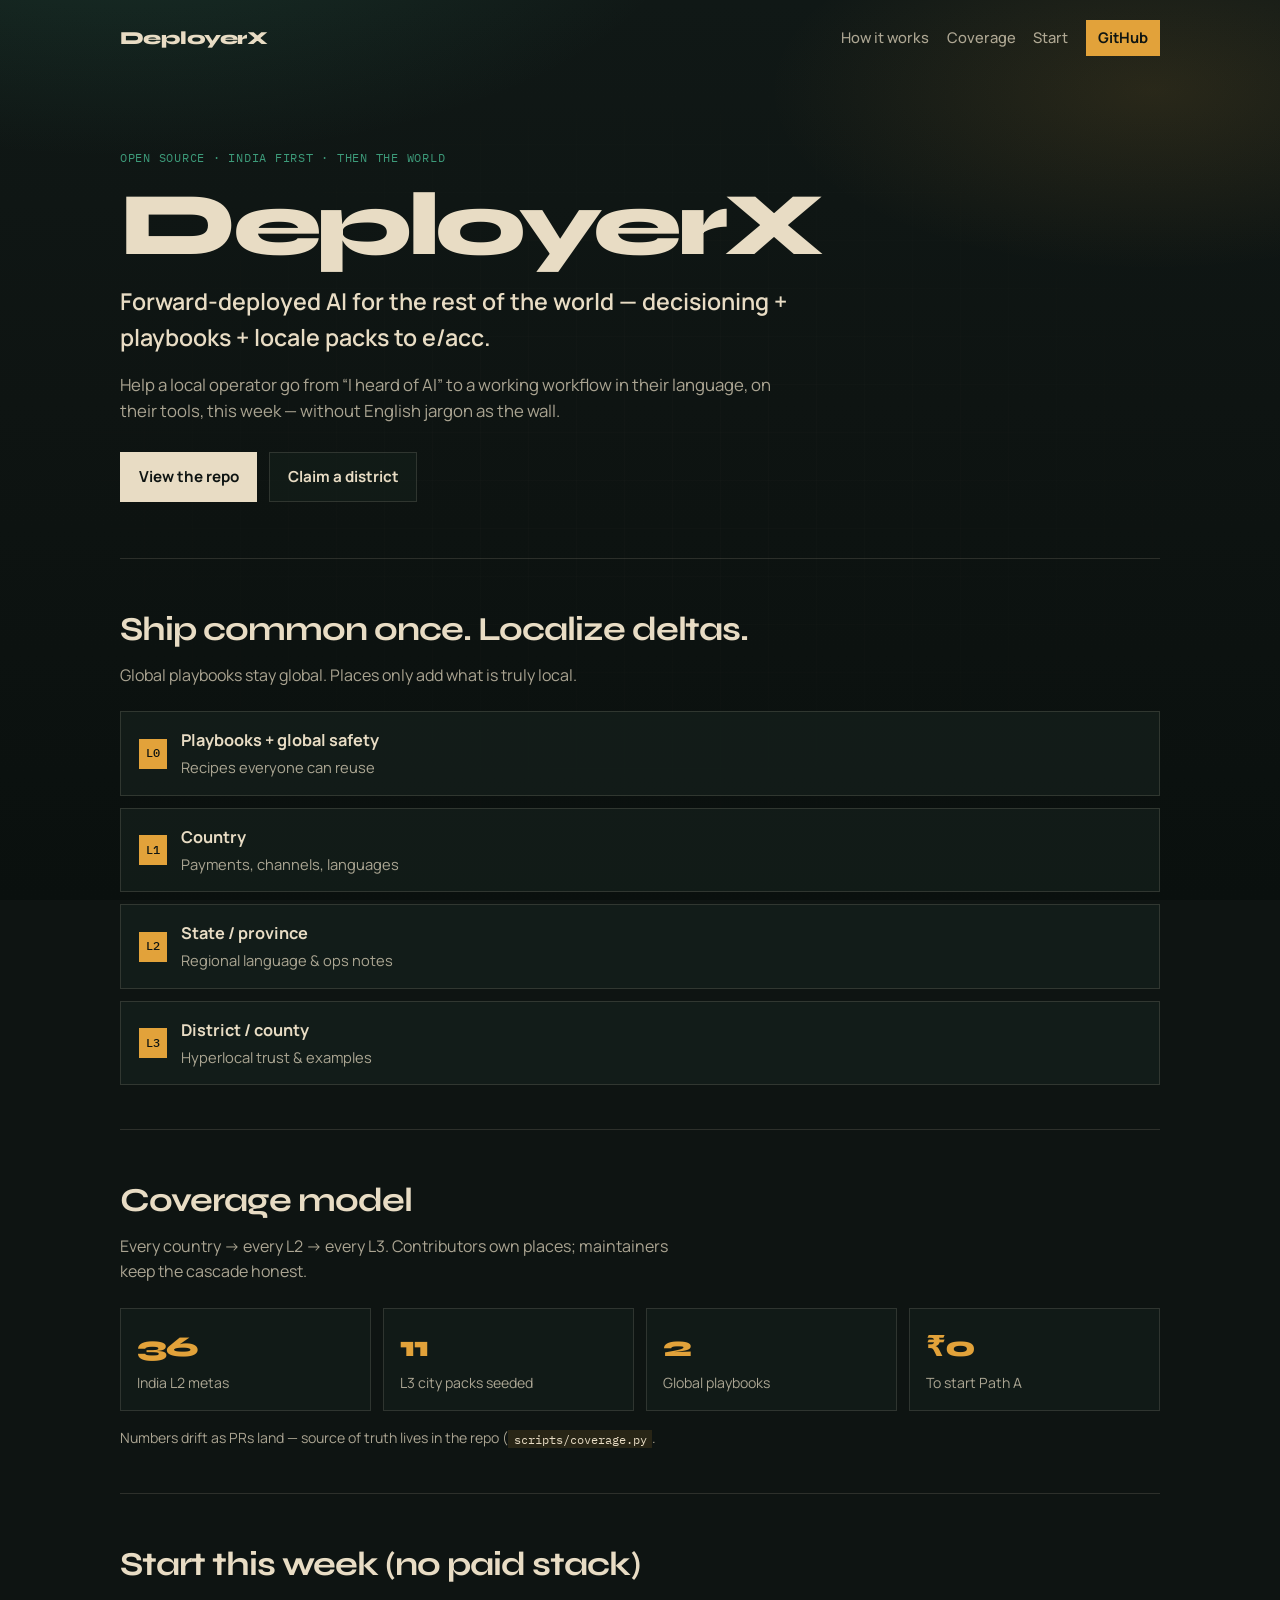
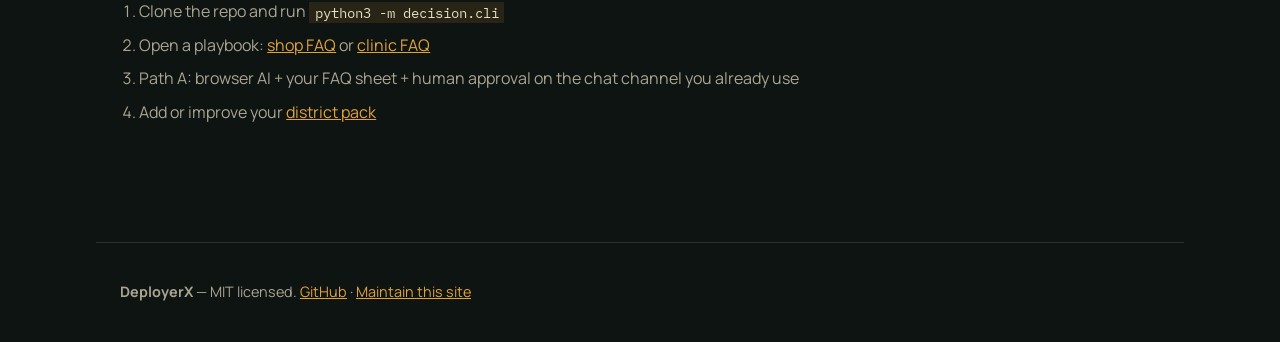
==== docs/index.html @ 89c41c8a "Add free GitHub Pages landing site under docs/. Give DeployerX a static front door and maintainer gu" ====
<!DOCTYPE html>
<html lang="en">
  <head>
    <meta charset="utf-8" />
    <meta name="viewport" content="width=device-width, initial-scale=1" />
    <title>DeployerX — Forward-deployed AI for the rest of the world</title>
    <meta
      name="description"
      content="Decisioning + playbooks + locale packs to e/acc. India first, then every country → state → district."
    />
    <link rel="preconnect" href="https://fonts.googleapis.com" />
    <link rel="preconnect" href="https://fonts.gstatic.com" crossorigin />
    <link
      href="https://fonts.googleapis.com/css2?family=IBM+Plex+Mono:wght@400;500&family=Syne:wght@600;700;800&family=Manrope:wght@400;500;600;700&display=swap"
      rel="stylesheet"
    />
    <link rel="stylesheet" href="styles.css" />
  </head>
  <body>
    <div class="atmosphere" aria-hidden="true"></div>

    <header class="top">
      <a class="brand" href="./">DeployerX</a>
      <nav>
        <a href="#how">How it works</a>
        <a href="#coverage">Coverage</a>
        <a href="#start">Start</a>
        <a
          class="nav-cta"
          href="https://github.com/Anshul9t6/DeployerX"
          rel="noopener"
          >GitHub</a
        >
      </nav>
    </header>

    <main>
      <section class="hero">
        <p class="eyebrow">Open source · India first · then the world</p>
        <h1>DeployerX</h1>
        <p class="mission">
          Forward-deployed AI for the rest of the world — decisioning + playbooks
          + locale packs to e/acc.
        </p>
        <p class="lede">
          Help a local operator go from “I heard of AI” to a working workflow in
          their language, on their tools, this week — without English jargon as
          the wall.
        </p>
        <div class="cta-row">
          <a class="btn primary" href="https://github.com/Anshul9t6/DeployerX"
            >View the repo</a
          >
          <a
            class="btn ghost"
            href="https://github.com/Anshul9t6/DeployerX/blob/main/CONTRIBUTING.md"
            >Claim a district</a
          >
        </div>
      </section>

      <section id="how" class="band">
        <h2>Ship common once. Localize deltas.</h2>
        <p class="section-lede">
          Global playbooks stay global. Places only add what is truly local.
        </p>
        <ol class="cascade">
          <li>
            <span class="tag">L0</span>
            <strong>Playbooks + global safety</strong>
            <span>Recipes everyone can reuse</span>
          </li>
          <li>
            <span class="tag">L1</span>
            <strong>Country</strong>
            <span>Payments, channels, languages</span>
          </li>
          <li>
            <span class="tag">L2</span>
            <strong>State / province</strong>
            <span>Regional language &amp; ops notes</span>
          </li>
          <li>
            <span class="tag">L3</span>
            <strong>District / county</strong>
            <span>Hyperlocal trust &amp; examples</span>
          </li>
        </ol>
      </section>

      <section id="coverage" class="band">
        <h2>Coverage model</h2>
        <p class="section-lede">
          Every country → every L2 → every L3. Contributors own places; maintainers
          keep the cascade honest.
        </p>
        <div class="stat-line" role="list">
          <div role="listitem">
            <span class="num">36</span>
            <span class="label">India L2 metas</span>
          </div>
          <div role="listitem">
            <span class="num">11</span>
            <span class="label">L3 city packs seeded</span>
          </div>
          <div role="listitem">
            <span class="num">2</span>
            <span class="label">Global playbooks</span>
          </div>
          <div role="listitem">
            <span class="num">₹0</span>
            <span class="label">To start Path A</span>
          </div>
        </div>
        <p class="fine">
          Numbers drift as PRs land — source of truth lives in the repo
          (<code>scripts/coverage.py</code>.
        </p>
      </section>

      <section id="start" class="band">
        <h2>Start this week (no paid stack)</h2>
        <ol class="steps">
          <li>Clone the repo and run <code>python3 -m decision.cli</code></li>
          <li>
            Open a playbook:
            <a
              href="https://github.com/Anshul9t6/DeployerX/tree/main/playbooks/whatsapp-shop-faq"
              >shop FAQ</a
            >
            or
            <a
              href="https://github.com/Anshul9t6/DeployerX/tree/main/playbooks/clinic-whatsapp-faq"
              >clinic FAQ</a
            >
          </li>
          <li>
            Path A: browser AI + your FAQ sheet + human approval on the chat
            channel you already use
          </li>
          <li>
            Add or improve your
            <a
              href="https://github.com/Anshul9t6/DeployerX/tree/main/locale-packs/in"
              >district pack</a
            >
          </li>
        </ol>
      </section>
    </main>

    <footer>
      <p>
        <strong>DeployerX</strong> — MIT licensed.
        <a href="https://github.com/Anshul9t6/DeployerX">GitHub</a>
        ·
        <a href="./maintain.html">Maintain this site</a>
      </p>
    </footer>
  </body>
</html>
---- docs/styles.css ----
:root {
  --ink: #0e1412;
  --panel: #15201c;
  --line: rgba(232, 220, 196, 0.14);
  --paper: #e8dcc4;
  --muted: rgba(232, 220, 196, 0.72);
  --accent: #e2a23a;
  --accent-2: #3d9b7a;
  --max: 68rem;
  --font-brand: "Syne", system-ui, sans-serif;
  --font-body: "Manrope", system-ui, sans-serif;
  --font-mono: "IBM Plex Mono", ui-monospace, monospace;
}

*,
*::before,
*::after {
  box-sizing: border-box;
}

html {
  scroll-behavior: smooth;
}

body {
  margin: 0;
  min-height: 100vh;
  color: var(--paper);
  font-family: var(--font-body);
  background: var(--ink);
  line-height: 1.55;
}

.atmosphere {
  position: fixed;
  inset: 0;
  z-index: -1;
  background:
    radial-gradient(ellipse 80% 50% at 10% -10%, rgba(61, 155, 122, 0.18), transparent 55%),
    radial-gradient(ellipse 60% 40% at 90% 10%, rgba(226, 162, 58, 0.12), transparent 50%),
    linear-gradient(180deg, #101816 0%, var(--ink) 45%, #0a100e 100%);
}

.atmosphere::after {
  content: "";
  position: absolute;
  inset: 0;
  opacity: 0.35;
  background-image:
    linear-gradient(rgba(232, 220, 196, 0.04) 1px, transparent 1px),
    linear-gradient(90deg, rgba(232, 220, 196, 0.04) 1px, transparent 1px);
  background-size: 48px 48px;
  mask-image: radial-gradient(ellipse at center, black 20%, transparent 75%);
}

.top {
  display: flex;
  align-items: center;
  justify-content: space-between;
  gap: 1rem;
  max-width: var(--max);
  margin: 0 auto;
  padding: 1.25rem 1.5rem;
}

.brand {
  font-family: var(--font-brand);
  font-weight: 800;
  font-size: 1.15rem;
  letter-spacing: -0.03em;
  color: var(--paper);
  text-decoration: none;
}

nav {
  display: flex;
  flex-wrap: wrap;
  gap: 0.85rem 1.1rem;
  align-items: center;
}

nav a {
  color: var(--muted);
  text-decoration: none;
  font-size: 0.92rem;
  font-weight: 500;
}

nav a:hover {
  color: var(--paper);
}

.nav-cta {
  color: var(--ink) !important;
  background: var(--accent);
  padding: 0.4rem 0.75rem;
  font-weight: 700 !important;
}

main {
  max-width: var(--max);
  margin: 0 auto;
  padding: 0 1.5rem 4rem;
}

.hero {
  padding: 4.5rem 0 3.5rem;
  max-width: 42rem;
  animation: rise 0.7s ease-out both;
}

.eyebrow {
  font-family: var(--font-mono);
  font-size: 0.78rem;
  letter-spacing: 0.06em;
  text-transform: uppercase;
  color: var(--accent-2);
  margin: 0 0 1rem;
}

.hero h1 {
  font-family: var(--font-brand);
  font-weight: 800;
  font-size: clamp(3.2rem, 10vw, 5.6rem);
  line-height: 0.95;
  letter-spacing: -0.05em;
  margin: 0 0 1rem;
}

.mission {
  font-size: clamp(1.15rem, 2.4vw, 1.45rem);
  font-weight: 600;
  color: var(--paper);
  margin: 0 0 1rem;
}

.lede {
  color: var(--muted);
  margin: 0 0 1.75rem;
  font-size: 1.05rem;
}

.cta-row {
  display: flex;
  flex-wrap: wrap;
  gap: 0.75rem;
}

.btn {
  display: inline-flex;
  align-items: center;
  justify-content: center;
  padding: 0.75rem 1.1rem;
  text-decoration: none;
  font-weight: 700;
  font-size: 0.95rem;
  border: 1px solid transparent;
  transition: transform 0.15s ease, background 0.15s ease, border-color 0.15s ease;
}

.btn:hover {
  transform: translateY(-1px);
}

.btn.primary {
  background: var(--paper);
  color: var(--ink);
}

.btn.ghost {
  border-color: var(--line);
  color: var(--paper);
  background: rgba(21, 32, 28, 0.6);
}

.band {
  padding: 2.75rem 0;
  border-top: 1px solid var(--line);
  animation: rise 0.8s ease-out both;
  animation-delay: 0.12s;
}

.band h2 {
  font-family: var(--font-brand);
  font-size: clamp(1.6rem, 3vw, 2.1rem);
  letter-spacing: -0.03em;
  margin: 0 0 0.5rem;
}

.section-lede {
  color: var(--muted);
  max-width: 36rem;
  margin: 0 0 1.5rem;
}

.cascade {
  list-style: none;
  margin: 0;
  padding: 0;
  display: grid;
  gap: 0.75rem;
}

.cascade li {
  display: grid;
  grid-template-columns: auto 1fr;
  grid-template-rows: auto auto;
  column-gap: 0.9rem;
  row-gap: 0.15rem;
  padding: 1rem 1.1rem;
  background: rgba(21, 32, 28, 0.72);
  border: 1px solid var(--line);
}

.cascade .tag {
  grid-row: span 2;
  align-self: center;
  font-family: var(--font-mono);
  font-size: 0.75rem;
  color: var(--ink);
  background: var(--accent);
  padding: 0.35rem 0.45rem;
  font-weight: 500;
}

.cascade strong {
  font-size: 1.02rem;
}

.cascade span:last-child {
  color: var(--muted);
  font-size: 0.92rem;
}

.stat-line {
  display: grid;
  grid-template-columns: repeat(4, minmax(0, 1fr));
  gap: 0.75rem;
}

.stat-line > div {
  padding: 1rem;
  border: 1px solid var(--line);
  background: rgba(21, 32, 28, 0.55);
}

.stat-line .num {
  display: block;
  font-family: var(--font-brand);
  font-size: 1.8rem;
  font-weight: 800;
  letter-spacing: -0.03em;
  color: var(--accent);
}

.stat-line .label {
  color: var(--muted);
  font-size: 0.88rem;
}

.fine {
  margin: 1rem 0 0;
  color: var(--muted);
  font-size: 0.88rem;
}

.steps {
  margin: 0;
  padding-left: 1.2rem;
  color: var(--muted);
}

.steps li {
  margin: 0.55rem 0;
}

.steps a {
  color: var(--accent);
}

code {
  font-family: var(--font-mono);
  font-size: 0.86em;
  color: var(--paper);
  background: rgba(226, 162, 58, 0.12);
  padding: 0.1rem 0.35rem;
}

footer {
  max-width: var(--max);
  margin: 0 auto;
  padding: 1.5rem;
  border-top: 1px solid var(--line);
  color: var(--muted);
  font-size: 0.9rem;
}

footer a {
  color: var(--accent);
}

@keyframes rise {
  from {
    opacity: 0;
    transform: translateY(12px);
  }
  to {
    opacity: 1;
    transform: translateY(0);
  }
}

@media (max-width: 720px) {
  .hero {
    padding-top: 2.5rem;
  }

  .stat-line {
    grid-template-columns: repeat(2, minmax(0, 1fr));
  }

  nav a:not(.nav-cta) {
    display: none;
  }
}
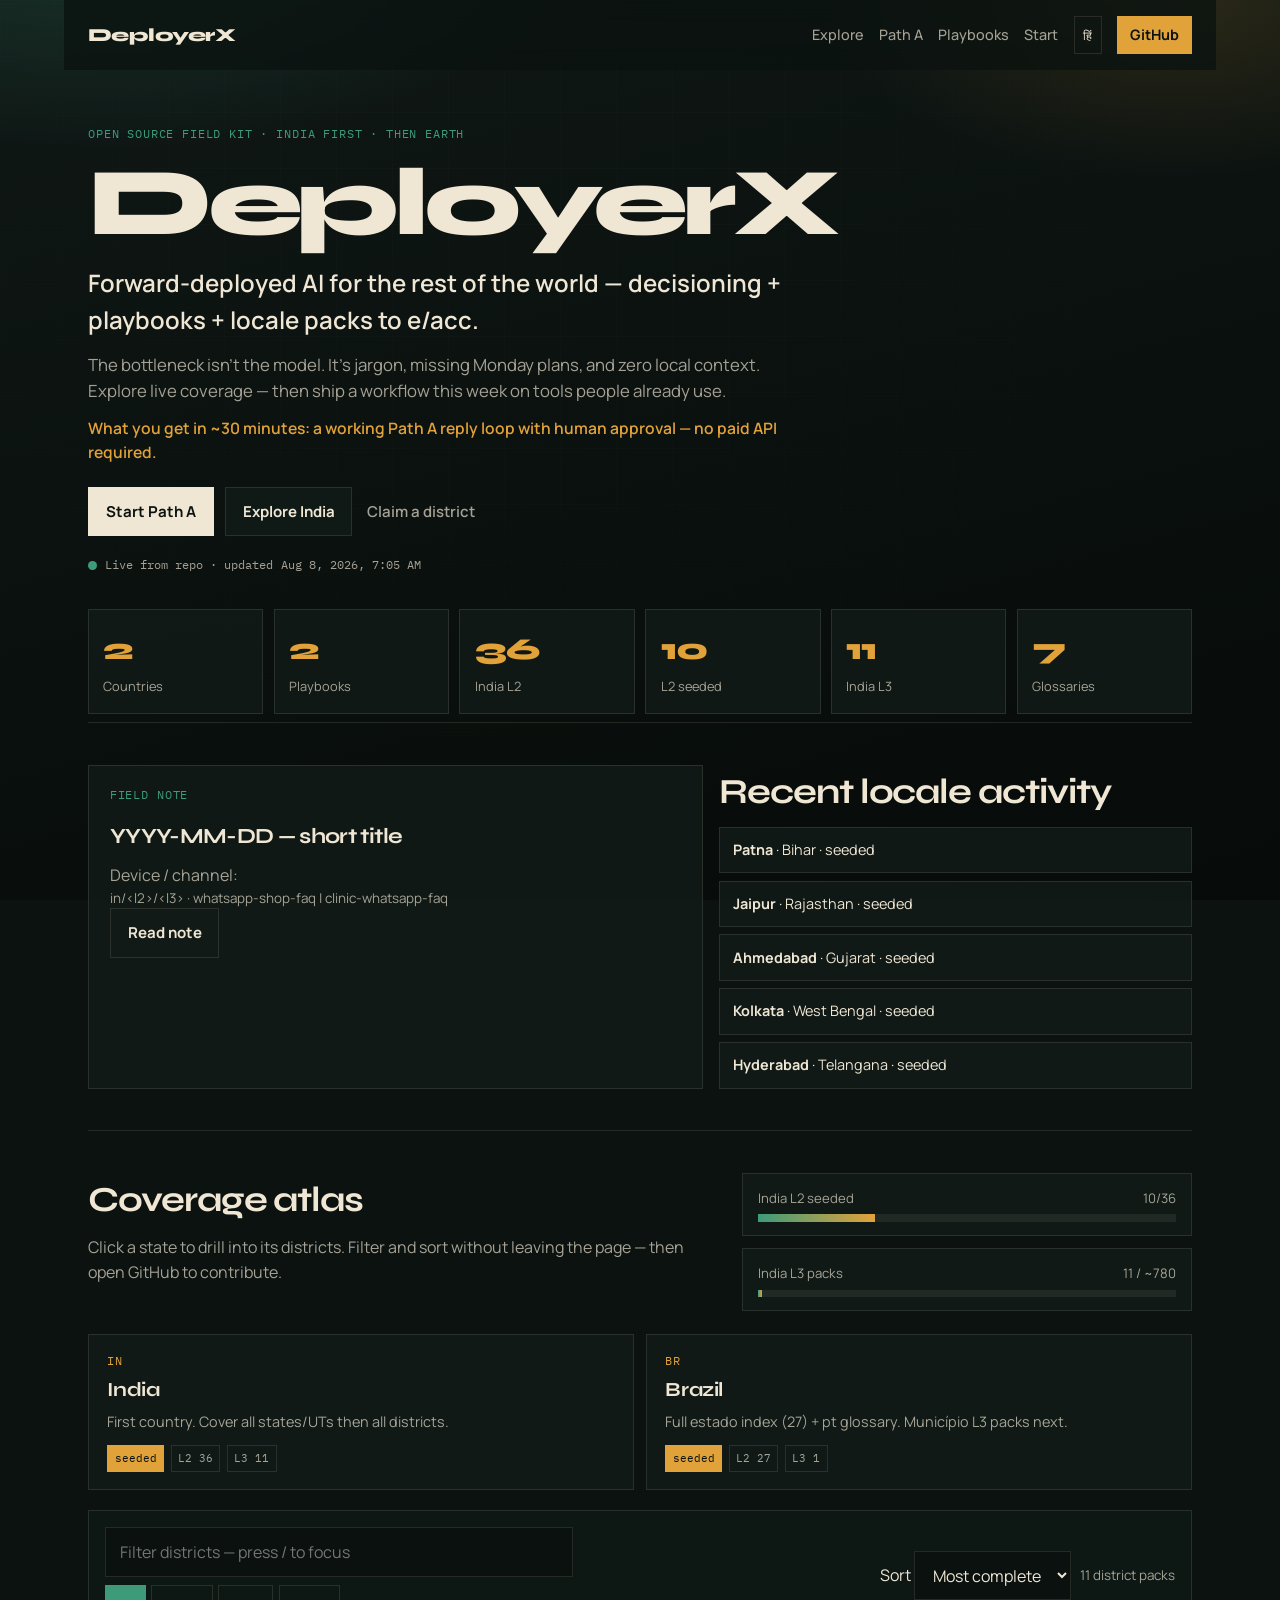
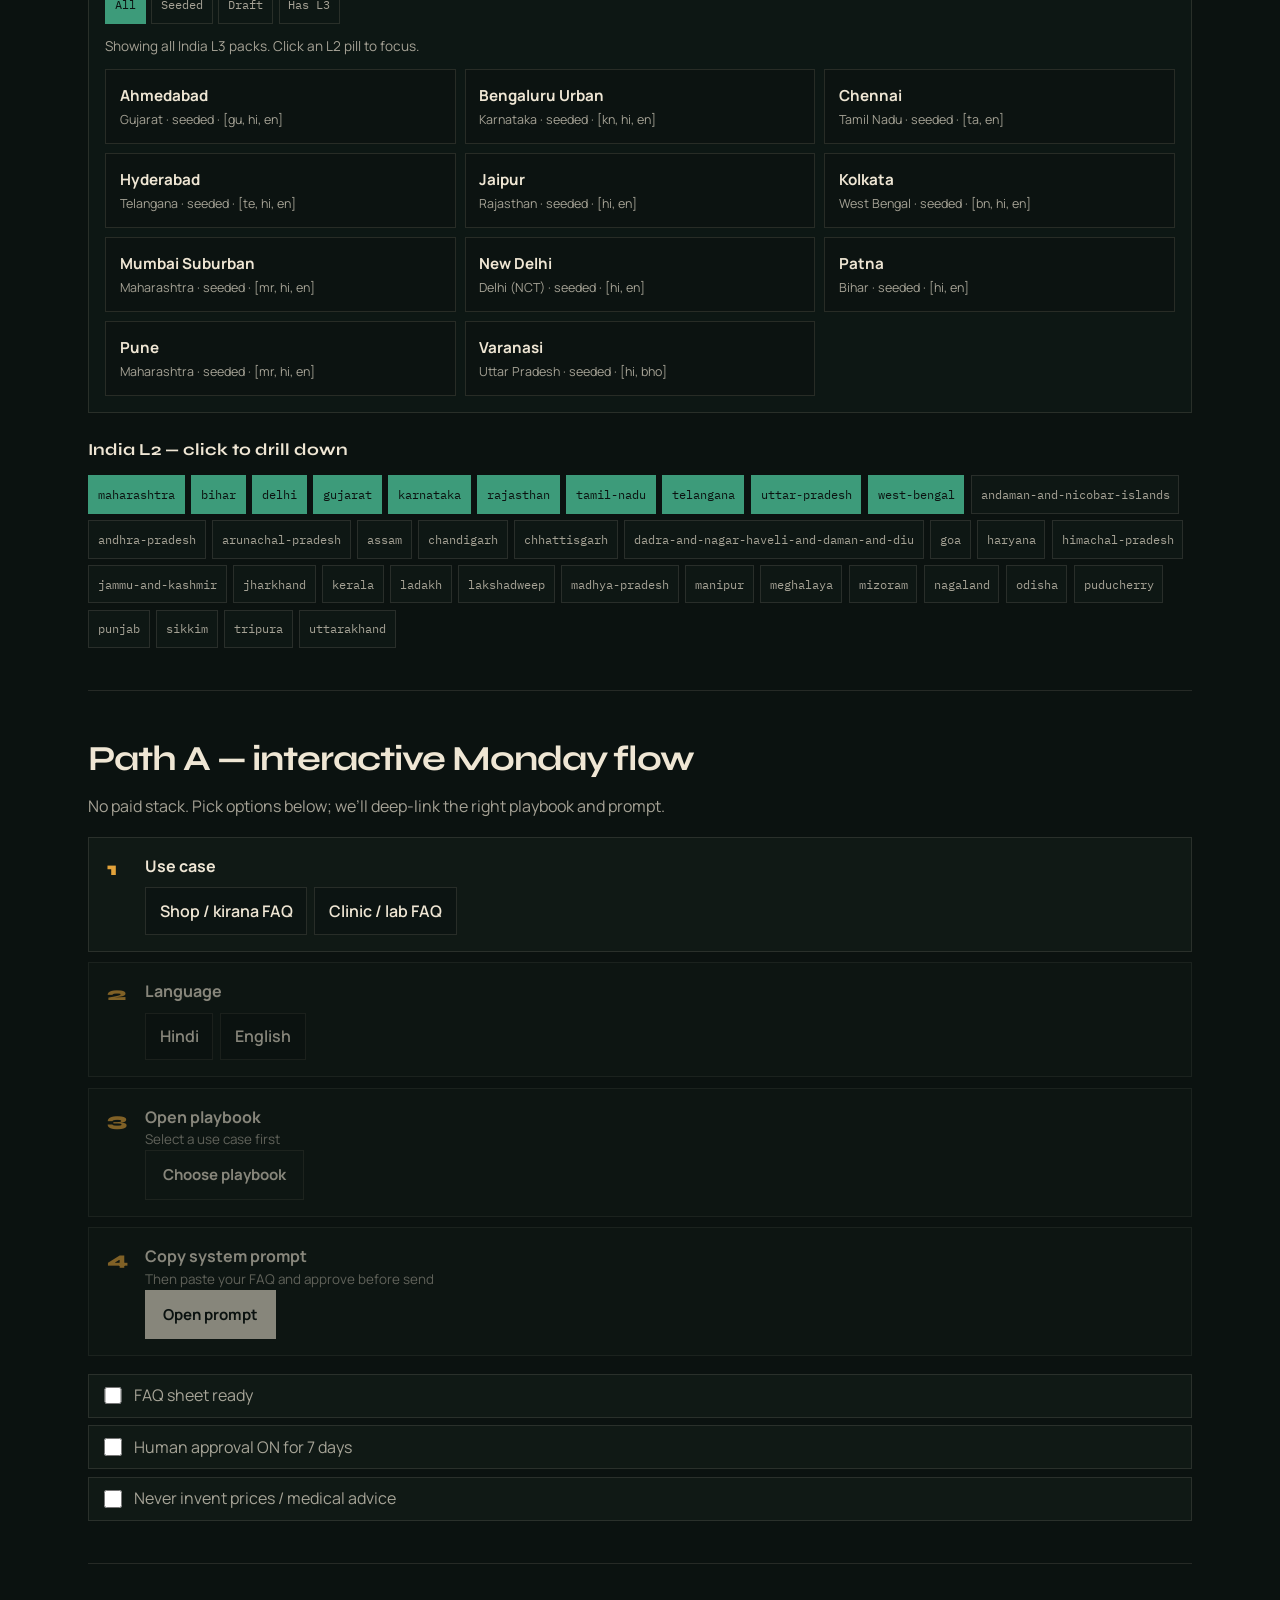
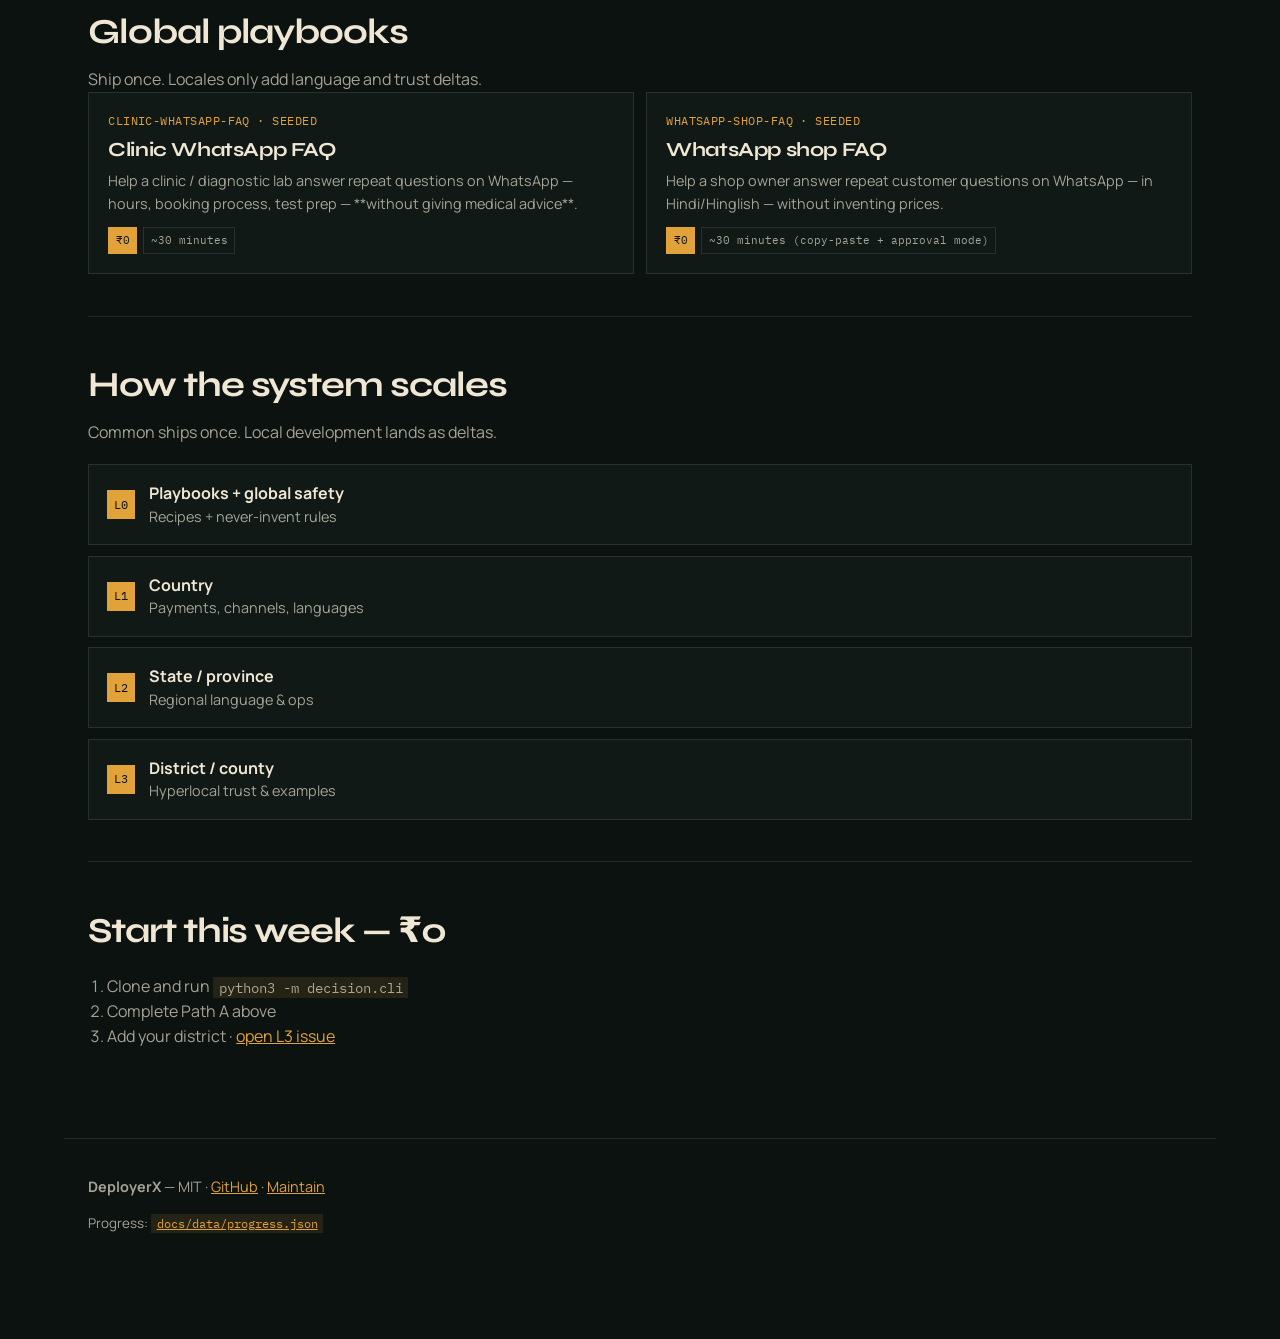
==== commit 80ead58f: "Ship live coverage atlas site and expand locale depth. Add generated progress.json with CI/agent syn" ====
--- a/docs/index.html
+++ b/docs/index.html
@@ -6,7 +6,31 @@
     <title>DeployerX — Forward-deployed AI for the rest of the world</title>
     <meta
       name="description"
-      content="Decisioning + playbooks + locale packs to e/acc. India first, then every country → state → district."
+      content="Decisioning + playbooks + locale packs to e/acc. Explore live India→world coverage. Path A starts at ₹0."
+    />
+    <meta name="theme-color" content="#0b1210" />
+    <link rel="icon" href="./favicon.svg" type="image/svg+xml" />
+    <link rel="apple-touch-icon" href="./favicon.svg" />
+    <meta property="og:type" content="website" />
+    <meta property="og:title" content="DeployerX" />
+    <meta
+      property="og:description"
+      content="Forward-deployed AI for the rest of the world — decisioning + playbooks + locale packs to e/acc."
+    />
+    <meta property="og:url" content="https://anshul9t6.github.io/DeployerX/" />
+    <meta
+      property="og:image"
+      content="https://anshul9t6.github.io/DeployerX/assets/og.jpg"
+    />
+    <meta name="twitter:card" content="summary_large_image" />
+    <meta name="twitter:title" content="DeployerX" />
+    <meta
+      name="twitter:description"
+      content="Forward-deployed AI for the rest of the world. India first, then Earth."
+    />
+    <meta
+      name="twitter:image"
+      content="https://anshul9t6.github.io/DeployerX/assets/og.jpg"
     />
     <link rel="preconnect" href="https://fonts.googleapis.com" />
     <link rel="preconnect" href="https://fonts.gstatic.com" crossorigin />
@@ -17,58 +41,202 @@
     <link rel="stylesheet" href="styles.css" />
   </head>
   <body>
+    <a class="skip-link" href="#main">Skip to content</a>
     <div class="atmosphere" aria-hidden="true"></div>
+    <div class="scanline" aria-hidden="true"></div>
 
     <header class="top">
       <a class="brand" href="./">DeployerX</a>
       <nav>
-        <a href="#how">How it works</a>
-        <a href="#coverage">Coverage</a>
+        <a href="#explore">Explore</a>
+        <a href="#path-a">Path A</a>
+        <a href="#playbooks">Playbooks</a>
         <a href="#start">Start</a>
-        <a
-          class="nav-cta"
-          href="https://github.com/Anshul9t6/DeployerX"
-          rel="noopener"
+        <button type="button" class="lang-toggle" id="lang-toggle" aria-pressed="false">
+          हिं
+        </button>
+        <a class="nav-cta" href="https://github.com/Anshul9t6/DeployerX" rel="noopener"
           >GitHub</a
         >
       </nav>
     </header>
 
-    <main>
+    <main id="main">
       <section class="hero">
-        <p class="eyebrow">Open source · India first · then the world</p>
+        <p class="eyebrow">Open source field kit · India first · then Earth</p>
         <h1>DeployerX</h1>
-        <p class="mission">
-          Forward-deployed AI for the rest of the world — decisioning + playbooks
-          + locale packs to e/acc.
-        </p>
-        <p class="lede">
-          Help a local operator go from “I heard of AI” to a working workflow in
-          their language, on their tools, this week — without English jargon as
-          the wall.
-        </p>
+        <p class="mission" id="mission">Loading mission…</p>
+        <p class="lede" id="lede">Loading…</p>
+        <p class="promise" id="promise"></p>
         <div class="cta-row">
-          <a class="btn primary" href="https://github.com/Anshul9t6/DeployerX"
-            >View the repo</a
-          >
+          <a class="btn primary" href="#path-a">Start Path A</a>
+          <a class="btn ghost" href="#explore">Explore India</a>
           <a
-            class="btn ghost"
+            class="btn text"
+            id="claim-link"
             href="https://github.com/Anshul9t6/DeployerX/blob/main/CONTRIBUTING.md"
             >Claim a district</a
           >
         </div>
+        <p class="live-pill">
+          <span class="pulse" aria-hidden="true"></span>
+          Live from repo · updated <time id="generated-at">…</time>
+        </p>
+      </section>
+
+      <section class="stats-band" aria-label="Live progress">
+        <div class="stat-grid" id="stat-grid">
+          <div class="stat skeleton"><span class="sk"></span><span class="sk thin"></span></div>
+          <div class="stat skeleton"><span class="sk"></span><span class="sk thin"></span></div>
+          <div class="stat skeleton"><span class="sk"></span><span class="sk thin"></span></div>
+          <div class="stat skeleton"><span class="sk"></span><span class="sk thin"></span></div>
+          <div class="stat skeleton"><span class="sk"></span><span class="sk thin"></span></div>
+          <div class="stat skeleton"><span class="sk"></span><span class="sk thin"></span></div>
+        </div>
+      </section>
+
+      <section id="story" class="band story-band">
+        <div class="story-grid">
+          <article class="feature-card" id="featured-note">
+            <div class="skeleton-block"></div>
+          </article>
+          <div>
+            <h2 class="subhead tight">Recent locale activity</h2>
+            <ul class="activity" id="recent-activity">
+              <li class="skeleton-line"></li>
+              <li class="skeleton-line"></li>
+              <li class="skeleton-line"></li>
+            </ul>
+          </div>
+        </div>
+      </section>
+
+      <section id="explore" class="band">
+        <div class="band-head">
+          <div>
+            <h2>Coverage atlas</h2>
+            <p class="section-lede">
+              Click a state to drill into its districts. Filter and sort without leaving
+              the page — then open GitHub to contribute.
+            </p>
+          </div>
+          <div class="progress-stack" id="india-progress"></div>
+        </div>
+
+        <div class="countries" id="countries"></div>
+
+        <div class="explore-panel">
+          <div class="explore-toolbar">
+            <div class="toolbar-left">
+              <label class="search-wrap">
+                <span class="sr-only">Filter districts</span>
+                <input
+                  id="l3-filter"
+                  type="search"
+                  placeholder="Filter districts — press / to focus"
+                  autocomplete="off"
+                />
+              </label>
+              <div class="filter-row" role="group" aria-label="Status filter">
+                <button type="button" class="chip-btn active" data-status="all">All</button>
+                <button type="button" class="chip-btn" data-status="seeded">Seeded</button>
+                <button type="button" class="chip-btn" data-status="draft">Draft</button>
+                <button type="button" class="chip-btn" data-l2-only="1">Has L3</button>
+              </div>
+            </div>
+            <div class="toolbar-right">
+              <label class="sort-label">
+                Sort
+                <select id="l3-sort">
+                  <option value="complete">Most complete</option>
+                  <option value="name">Name</option>
+                  <option value="state">State</option>
+                </select>
+              </label>
+              <button type="button" class="chip-btn" id="clear-l2" hidden>Clear state</button>
+              <p class="fine" id="l3-count-label"></p>
+            </div>
+          </div>
+          <p class="drill-hint" id="drill-hint">Showing all India L3 packs. Click an L2 pill to focus.</p>
+          <div class="l3-grid" id="l3-grid">
+            <div class="l3-card skeleton"><span class="sk"></span><span class="sk thin"></span></div>
+            <div class="l3-card skeleton"><span class="sk"></span><span class="sk thin"></span></div>
+            <div class="l3-card skeleton"><span class="sk"></span><span class="sk thin"></span></div>
+          </div>
+        </div>
+
+        <div class="l2-strip-wrap">
+          <h3 class="subhead">India L2 — click to drill down</h3>
+          <div class="l2-strip" id="l2-strip"></div>
+        </div>
+      </section>
+
+      <section id="path-a" class="band">
+        <h2>Path A — interactive Monday flow</h2>
+        <p class="section-lede">
+          No paid stack. Pick options below; we’ll deep-link the right playbook and prompt.
+        </p>
+        <div class="path-flow" id="path-flow">
+          <div class="path-step active" data-step="0">
+            <span class="step-num">1</span>
+            <div>
+              <strong>Use case</strong>
+              <div class="choice-row" id="choice-use">
+                <button type="button" class="choice" data-use="shop_faq">Shop / kirana FAQ</button>
+                <button type="button" class="choice" data-use="clinic">Clinic / lab FAQ</button>
+              </div>
+            </div>
+          </div>
+          <div class="path-step" data-step="1">
+            <span class="step-num">2</span>
+            <div>
+              <strong>Language</strong>
+              <div class="choice-row" id="choice-lang">
+                <button type="button" class="choice" data-lang="hi">Hindi</button>
+                <button type="button" class="choice" data-lang="en">English</button>
+              </div>
+            </div>
+          </div>
+          <div class="path-step" data-step="2">
+            <span class="step-num">3</span>
+            <div>
+              <strong>Open playbook</strong>
+              <p class="fine" id="path-playbook-label">Select a use case first</p>
+              <a class="btn ghost" id="path-playbook-link" href="#playbooks">Choose playbook</a>
+            </div>
+          </div>
+          <div class="path-step" data-step="3">
+            <span class="step-num">4</span>
+            <div>
+              <strong>Copy system prompt</strong>
+              <p class="fine" id="path-prompt-label">Then paste your FAQ and approve before send</p>
+              <a class="btn primary" id="path-prompt-link" href="#playbooks">Open prompt</a>
+            </div>
+          </div>
+        </div>
+        <ol class="checklist" id="path-check">
+          <li><label><input type="checkbox" /> FAQ sheet ready</label></li>
+          <li><label><input type="checkbox" /> Human approval ON for 7 days</label></li>
+          <li><label><input type="checkbox" /> Never invent prices / medical advice</label></li>
+        </ol>
+      </section>
+
+      <section id="playbooks" class="band">
+        <h2>Global playbooks</h2>
+        <p class="section-lede">
+          Ship once. Locales only add language and trust deltas.
+        </p>
+        <div class="playbook-grid" id="playbook-grid"></div>
       </section>
 
       <section id="how" class="band">
-        <h2>Ship common once. Localize deltas.</h2>
-        <p class="section-lede">
-          Global playbooks stay global. Places only add what is truly local.
-        </p>
+        <h2>How the system scales</h2>
+        <p class="section-lede">Common ships once. Local development lands as deltas.</p>
         <ol class="cascade">
           <li>
             <span class="tag">L0</span>
             <strong>Playbooks + global safety</strong>
-            <span>Recipes everyone can reuse</span>
+            <span>Recipes + never-invent rules</span>
           </li>
           <li>
             <span class="tag">L1</span>
@@ -78,7 +246,7 @@
           <li>
             <span class="tag">L2</span>
             <strong>State / province</strong>
-            <span>Regional language &amp; ops notes</span>
+            <span>Regional language &amp; ops</span>
           </li>
           <li>
             <span class="tag">L3</span>
@@ -88,74 +256,38 @@
         </ol>
       </section>
 
-      <section id="coverage" class="band">
-        <h2>Coverage model</h2>
-        <p class="section-lede">
-          Every country → every L2 → every L3. Contributors own places; maintainers
-          keep the cascade honest.
-        </p>
-        <div class="stat-line" role="list">
-          <div role="listitem">
-            <span class="num">36</span>
-            <span class="label">India L2 metas</span>
-          </div>
-          <div role="listitem">
-            <span class="num">11</span>
-            <span class="label">L3 city packs seeded</span>
-          </div>
-          <div role="listitem">
-            <span class="num">2</span>
-            <span class="label">Global playbooks</span>
-          </div>
-          <div role="listitem">
-            <span class="num">₹0</span>
-            <span class="label">To start Path A</span>
-          </div>
-        </div>
-        <p class="fine">
-          Numbers drift as PRs land — source of truth lives in the repo
-          (<code>scripts/coverage.py</code>.
-        </p>
-      </section>
-
       <section id="start" class="band">
-        <h2>Start this week (no paid stack)</h2>
+        <h2>Start this week — ₹0</h2>
         <ol class="steps">
-          <li>Clone the repo and run <code>python3 -m decision.cli</code></li>
-          <li>
-            Open a playbook:
-            <a
-              href="https://github.com/Anshul9t6/DeployerX/tree/main/playbooks/whatsapp-shop-faq"
-              >shop FAQ</a
+          <li>Clone and run <code>python3 -m decision.cli</code></li>
+          <li>Complete Path A above</li>
+          <li>Add your district ·
+            <a id="issue-l3" href="https://github.com/Anshul9t6/DeployerX/issues/new?template=l3_pack.yml"
+              >open L3 issue</a
             >
-            or
-            <a
-              href="https://github.com/Anshul9t6/DeployerX/tree/main/playbooks/clinic-whatsapp-faq"
-              >clinic FAQ</a
-            >
-          </li>
-          <li>
-            Path A: browser AI + your FAQ sheet + human approval on the chat
-            channel you already use
-          </li>
-          <li>
-            Add or improve your
-            <a
-              href="https://github.com/Anshul9t6/DeployerX/tree/main/locale-packs/in"
-              >district pack</a
-            >
           </li>
         </ol>
       </section>
     </main>
+
+    <nav class="mobile-dock" aria-label="Mobile">
+      <a href="#explore">Explore</a>
+      <a href="#path-a">Path A</a>
+      <a href="https://github.com/Anshul9t6/DeployerX">GitHub</a>
+    </nav>
 
     <footer>
       <p>
-        <strong>DeployerX</strong> — MIT licensed.
-        <a href="https://github.com/Anshul9t6/DeployerX">GitHub</a>
-        ·
-        <a href="./maintain.html">Maintain this site</a>
+        <strong>DeployerX</strong> — MIT ·
+        <a href="https://github.com/Anshul9t6/DeployerX">GitHub</a> ·
+        <a href="./maintain.html">Maintain</a>
+      </p>
+      <p class="fine">
+        Progress:
+        <a href="./data/progress.json"><code>docs/data/progress.json</code></a>
       </p>
     </footer>
+
+    <script src="app.js" defer></script>
   </body>
 </html>
--- a/docs/styles.css
+++ b/docs/styles.css
@@ -1,15 +1,16 @@
 :root {
-  --ink: #0e1412;
-  --panel: #15201c;
-  --line: rgba(232, 220, 196, 0.14);
-  --paper: #e8dcc4;
-  --muted: rgba(232, 220, 196, 0.72);
+  --ink: #0b1210;
+  --panel: rgba(18, 28, 24, 0.82);
+  --line: rgba(232, 220, 196, 0.12);
+  --paper: #efe6d4;
+  --muted: rgba(239, 230, 212, 0.68);
   --accent: #e2a23a;
   --accent-2: #3d9b7a;
-  --max: 68rem;
+  --max: 72rem;
   --font-brand: "Syne", system-ui, sans-serif;
   --font-body: "Manrope", system-ui, sans-serif;
   --font-mono: "IBM Plex Mono", ui-monospace, monospace;
+  --dock-h: 3.6rem;
 }
 
 *,
@@ -29,28 +30,61 @@
   font-family: var(--font-body);
   background: var(--ink);
   line-height: 1.55;
+  padding-bottom: calc(var(--dock-h) + 1rem);
+}
+
+:focus-visible {
+  outline: 2px solid var(--accent);
+  outline-offset: 2px;
+}
+
+.skip-link {
+  position: absolute;
+  left: -999px;
+  top: 0;
+  background: var(--accent);
+  color: var(--ink);
+  padding: 0.5rem 0.75rem;
+  z-index: 100;
+  font-weight: 700;
+}
+
+.skip-link:focus {
+  left: 0.75rem;
+  top: 0.75rem;
 }
 
 .atmosphere {
   position: fixed;
   inset: 0;
-  z-index: -1;
+  z-index: -2;
   background:
-    radial-gradient(ellipse 80% 50% at 10% -10%, rgba(61, 155, 122, 0.18), transparent 55%),
-    radial-gradient(ellipse 60% 40% at 90% 10%, rgba(226, 162, 58, 0.12), transparent 50%),
-    linear-gradient(180deg, #101816 0%, var(--ink) 45%, #0a100e 100%);
+    radial-gradient(ellipse 70% 45% at 8% -8%, rgba(61, 155, 122, 0.22), transparent 55%),
+    radial-gradient(ellipse 55% 40% at 92% 0%, rgba(226, 162, 58, 0.14), transparent 50%),
+    linear-gradient(165deg, #101816 0%, var(--ink) 42%, #070b09 100%);
 }
 
 .atmosphere::after {
   content: "";
   position: absolute;
   inset: 0;
+  opacity: 0.4;
+  background-image:
+    linear-gradient(rgba(239, 230, 212, 0.035) 1px, transparent 1px),
+    linear-gradient(90deg, rgba(239, 230, 212, 0.035) 1px, transparent 1px);
+  background-size: 56px 56px;
+  mask-image: radial-gradient(ellipse at 40% 20%, black 15%, transparent 72%);
+  animation: grid-drift 28s linear infinite;
+}
+
+.scanline {
+  pointer-events: none;
+  position: fixed;
+  inset: 0;
+  z-index: -1;
+  background: linear-gradient(180deg, transparent, rgba(239, 230, 212, 0.015), transparent);
+  background-size: 100% 8px;
   opacity: 0.35;
-  background-image:
-    linear-gradient(rgba(232, 220, 196, 0.04) 1px, transparent 1px),
-    linear-gradient(90deg, rgba(232, 220, 196, 0.04) 1px, transparent 1px);
-  background-size: 48px 48px;
-  mask-image: radial-gradient(ellipse at center, black 20%, transparent 75%);
 }
 
 .top {
@@ -60,7 +94,12 @@
   gap: 1rem;
   max-width: var(--max);
   margin: 0 auto;
-  padding: 1.25rem 1.5rem;
+  padding: 1rem 1.5rem;
+  position: sticky;
+  top: 0;
+  z-index: 20;
+  backdrop-filter: blur(12px);
+  background: rgba(11, 18, 16, 0.78);
 }
 
 .brand {
@@ -75,14 +114,14 @@
 nav {
   display: flex;
   flex-wrap: wrap;
-  gap: 0.85rem 1.1rem;
+  gap: 0.65rem 0.95rem;
   align-items: center;
 }
 
 nav a {
   color: var(--muted);
   text-decoration: none;
-  font-size: 0.92rem;
+  font-size: 0.9rem;
   font-weight: 500;
 }
 
@@ -93,26 +132,40 @@
 .nav-cta {
   color: var(--ink) !important;
   background: var(--accent);
-  padding: 0.4rem 0.75rem;
+  padding: 0.45rem 0.8rem;
   font-weight: 700 !important;
+  min-height: 2.4rem;
+  display: inline-flex;
+  align-items: center;
+}
+
+.lang-toggle {
+  font-family: var(--font-mono);
+  font-size: 0.78rem;
+  color: var(--paper);
+  background: transparent;
+  border: 1px solid var(--line);
+  padding: 0.4rem 0.55rem;
+  cursor: pointer;
+  min-height: 2.4rem;
 }
 
 main {
   max-width: var(--max);
   margin: 0 auto;
-  padding: 0 1.5rem 4rem;
+  padding: 0 1.5rem 3rem;
 }
 
 .hero {
-  padding: 4.5rem 0 3.5rem;
-  max-width: 42rem;
-  animation: rise 0.7s ease-out both;
+  padding: 3.4rem 0 1.8rem;
+  max-width: 44rem;
+  animation: rise 0.75s ease-out both;
 }
 
 .eyebrow {
   font-family: var(--font-mono);
-  font-size: 0.78rem;
-  letter-spacing: 0.06em;
+  font-size: 0.75rem;
+  letter-spacing: 0.07em;
   text-transform: uppercase;
   color: var(--accent-2);
   margin: 0 0 1rem;
@@ -121,40 +174,51 @@
 .hero h1 {
   font-family: var(--font-brand);
   font-weight: 800;
-  font-size: clamp(3.2rem, 10vw, 5.6rem);
-  line-height: 0.95;
-  letter-spacing: -0.05em;
+  font-size: clamp(3.4rem, 11vw, 6rem);
+  line-height: 0.92;
+  letter-spacing: -0.055em;
   margin: 0 0 1rem;
 }
 
 .mission {
-  font-size: clamp(1.15rem, 2.4vw, 1.45rem);
+  font-size: clamp(1.15rem, 2.5vw, 1.5rem);
   font-weight: 600;
-  color: var(--paper);
-  margin: 0 0 1rem;
+  margin: 0 0 0.85rem;
 }
 
 .lede {
   color: var(--muted);
-  margin: 0 0 1.75rem;
+  margin: 0 0 0.75rem;
   font-size: 1.05rem;
 }
 
+.promise {
+  margin: 0 0 1.4rem;
+  color: var(--accent);
+  font-weight: 600;
+  font-size: 0.98rem;
+}
+
 .cta-row {
   display: flex;
   flex-wrap: wrap;
-  gap: 0.75rem;
+  gap: 0.7rem;
+  align-items: center;
 }
 
 .btn {
   display: inline-flex;
   align-items: center;
   justify-content: center;
-  padding: 0.75rem 1.1rem;
+  padding: 0.75rem 1.05rem;
   text-decoration: none;
   font-weight: 700;
-  font-size: 0.95rem;
+  font-size: 0.94rem;
   border: 1px solid transparent;
+  min-height: 2.75rem;
+  cursor: pointer;
+  background: transparent;
+  color: var(--paper);
   transition: transform 0.15s ease, background 0.15s ease, border-color 0.15s ease;
 }
 
@@ -169,36 +233,492 @@
 
 .btn.ghost {
   border-color: var(--line);
-  color: var(--paper);
-  background: rgba(21, 32, 28, 0.6);
+  background: var(--panel);
+}
+
+.btn.text {
+  border: none;
+  color: var(--muted);
+  font-weight: 600;
+  min-height: auto;
+  padding: 0.4rem 0.2rem;
+}
+
+.btn.text:hover {
+  color: var(--accent);
+  transform: none;
+}
+
+.live-pill {
+  display: inline-flex;
+  align-items: center;
+  gap: 0.5rem;
+  margin: 1.25rem 0 0;
+  font-family: var(--font-mono);
+  font-size: 0.75rem;
+  color: var(--muted);
+}
+
+.pulse {
+  width: 0.55rem;
+  height: 0.55rem;
+  border-radius: 50%;
+  background: var(--accent-2);
+  box-shadow: 0 0 0 0 rgba(61, 155, 122, 0.55);
+  animation: pulse 1.8s ease-out infinite;
+}
+
+.stats-band {
+  margin: 0.25rem 0 0.5rem;
+}
+
+.stat-grid {
+  display: grid;
+  grid-template-columns: repeat(6, minmax(0, 1fr));
+  gap: 0.65rem;
+}
+
+.stat {
+  padding: 1rem 0.9rem;
+  border: 1px solid var(--line);
+  background: var(--panel);
+  min-height: 5.2rem;
+}
+
+.stat .num {
+  display: block;
+  font-family: var(--font-brand);
+  font-size: clamp(1.45rem, 3vw, 1.9rem);
+  font-weight: 800;
+  letter-spacing: -0.03em;
+  color: var(--accent);
+}
+
+.stat .label {
+  color: var(--muted);
+  font-size: 0.8rem;
+  margin-top: 0.25rem;
+  display: block;
 }
 
 .band {
-  padding: 2.75rem 0;
+  padding: 2.6rem 0;
   border-top: 1px solid var(--line);
-  animation: rise 0.8s ease-out both;
-  animation-delay: 0.12s;
+}
+
+.band-head {
+  display: grid;
+  grid-template-columns: 1.4fr 1fr;
+  gap: 1.5rem;
+  margin-bottom: 1.4rem;
 }
 
 .band h2 {
   font-family: var(--font-brand);
-  font-size: clamp(1.6rem, 3vw, 2.1rem);
+  font-size: clamp(1.65rem, 3vw, 2.2rem);
   letter-spacing: -0.03em;
-  margin: 0 0 0.5rem;
+  margin: 0 0 0.45rem;
 }
 
 .section-lede {
   color: var(--muted);
-  max-width: 36rem;
-  margin: 0 0 1.5rem;
-}
-
-.cascade {
+  max-width: 38rem;
+  margin: 0;
+}
+
+.subhead {
+  font-family: var(--font-brand);
+  font-size: 1.05rem;
+  margin: 1.5rem 0 0.75rem;
+}
+
+.subhead.tight {
+  margin-top: 0;
+}
+
+.story-grid {
+  display: grid;
+  grid-template-columns: 1.3fr 1fr;
+  gap: 1rem;
+}
+
+.feature-card {
+  padding: 1.25rem 1.3rem;
+  border: 1px solid var(--line);
+  background: var(--panel);
+}
+
+.feature-card h2 {
+  font-size: 1.35rem;
+  margin: 0.2rem 0 0.55rem;
+}
+
+.activity {
   list-style: none;
   margin: 0;
   padding: 0;
   display: grid;
+  gap: 0.45rem;
+}
+
+.activity a {
+  color: var(--paper);
+  text-decoration: none;
+  display: block;
+  padding: 0.7rem 0.8rem;
+  border: 1px solid var(--line);
+  background: var(--panel);
+  font-size: 0.9rem;
+}
+
+.activity a:hover {
+  border-color: rgba(61, 155, 122, 0.45);
+}
+
+.progress-stack {
+  display: grid;
   gap: 0.75rem;
+}
+
+.bar-block {
+  padding: 0.85rem 0.95rem;
+  border: 1px solid var(--line);
+  background: var(--panel);
+}
+
+.bar-block .row {
+  display: flex;
+  justify-content: space-between;
+  font-size: 0.82rem;
+  color: var(--muted);
+  margin-bottom: 0.4rem;
+}
+
+.bar-track {
+  height: 0.45rem;
+  background: rgba(239, 230, 212, 0.08);
+  overflow: hidden;
+}
+
+.bar-fill {
+  height: 100%;
+  background: linear-gradient(90deg, var(--accent-2), var(--accent));
+}
+
+.countries {
+  display: grid;
+  grid-template-columns: repeat(2, minmax(0, 1fr));
+  gap: 0.75rem;
+  margin-bottom: 1.25rem;
+}
+
+.country-card,
+.playbook-card,
+.l3-card {
+  display: block;
+  text-decoration: none;
+  color: inherit;
+  border: 1px solid var(--line);
+  background: var(--panel);
+  transition: border-color 0.15s ease, transform 0.15s ease;
+}
+
+.country-card {
+  padding: 1.1rem 1.15rem;
+}
+
+.country-card:hover,
+.playbook-card:hover {
+  border-color: rgba(226, 162, 58, 0.45);
+  transform: translateY(-2px);
+}
+
+.country-card .code,
+.playbook-card .id {
+  font-family: var(--font-mono);
+  font-size: 0.72rem;
+  color: var(--accent);
+  text-transform: uppercase;
+  letter-spacing: 0.04em;
+}
+
+.country-card h3,
+.playbook-card h3 {
+  font-family: var(--font-brand);
+  margin: 0.25rem 0 0.35rem;
+  font-size: 1.25rem;
+  letter-spacing: -0.02em;
+}
+
+.country-card p,
+.playbook-card p {
+  margin: 0;
+  color: var(--muted);
+  font-size: 0.9rem;
+}
+
+.meta {
+  margin-top: 0.75rem;
+  display: flex;
+  flex-wrap: wrap;
+  gap: 0.4rem;
+}
+
+.chip {
+  font-family: var(--font-mono);
+  font-size: 0.68rem;
+  padding: 0.25rem 0.4rem;
+  border: 1px solid var(--line);
+  color: var(--muted);
+}
+
+.chip.hot {
+  color: var(--ink);
+  background: var(--accent);
+  border-color: transparent;
+}
+
+.explore-panel {
+  border: 1px solid var(--line);
+  background: rgba(18, 28, 24, 0.55);
+  padding: 1rem;
+}
+
+.explore-toolbar {
+  display: flex;
+  flex-wrap: wrap;
+  gap: 0.85rem;
+  justify-content: space-between;
+  margin-bottom: 0.75rem;
+}
+
+.toolbar-left,
+.toolbar-right {
+  display: flex;
+  flex-wrap: wrap;
+  gap: 0.55rem;
+  align-items: center;
+}
+
+.search-wrap {
+  flex: 1;
+  min-width: min(100%, 16rem);
+}
+
+#l3-filter,
+#l3-sort {
+  width: 100%;
+  background: rgba(11, 18, 16, 0.9);
+  border: 1px solid var(--line);
+  color: var(--paper);
+  font: inherit;
+  padding: 0.7rem 0.85rem;
+  min-height: 2.75rem;
+}
+
+#l3-sort {
+  width: auto;
+}
+
+.filter-row {
+  display: flex;
+  flex-wrap: wrap;
+  gap: 0.35rem;
+}
+
+.chip-btn {
+  font-family: var(--font-mono);
+  font-size: 0.72rem;
+  color: var(--muted);
+  background: transparent;
+  border: 1px solid var(--line);
+  padding: 0.45rem 0.55rem;
+  cursor: pointer;
+  min-height: 2.4rem;
+}
+
+.chip-btn.active,
+.chip-btn:hover {
+  color: var(--ink);
+  background: var(--accent-2);
+  border-color: transparent;
+}
+
+.drill-hint {
+  color: var(--muted);
+  font-size: 0.85rem;
+  margin: 0 0 0.75rem;
+}
+
+.l3-grid {
+  display: grid;
+  grid-template-columns: repeat(3, minmax(0, 1fr));
+  gap: 0.55rem;
+  max-height: 26rem;
+  overflow: auto;
+}
+
+.l3-card {
+  padding: 0.85rem;
+  background: rgba(11, 18, 16, 0.55);
+}
+
+.l3-card:hover {
+  border-color: rgba(61, 155, 122, 0.5);
+}
+
+.l3-card strong {
+  display: block;
+  font-size: 0.95rem;
+}
+
+.l3-card span {
+  display: block;
+  color: var(--muted);
+  font-size: 0.78rem;
+  margin-top: 0.2rem;
+}
+
+.empty-state {
+  grid-column: 1 / -1;
+  padding: 1.5rem;
+  text-align: center;
+  display: grid;
+  gap: 0.75rem;
+  justify-items: center;
+}
+
+.l2-strip {
+  display: flex;
+  flex-wrap: wrap;
+  gap: 0.4rem;
+}
+
+.l2-pill {
+  font-family: var(--font-mono);
+  font-size: 0.72rem;
+  color: var(--muted);
+  border: 1px solid var(--line);
+  padding: 0.45rem 0.55rem;
+  background: rgba(18, 28, 24, 0.5);
+  cursor: pointer;
+  min-height: 2.4rem;
+}
+
+.l2-pill.seeded {
+  color: var(--paper);
+  border-color: rgba(61, 155, 122, 0.45);
+}
+
+.l2-pill.has-l3 {
+  color: var(--ink);
+  background: var(--accent-2);
+  border-color: transparent;
+}
+
+.l2-pill.active {
+  outline: 2px solid var(--accent);
+  outline-offset: 1px;
+}
+
+.playbook-grid {
+  display: grid;
+  grid-template-columns: repeat(2, minmax(0, 1fr));
+  gap: 0.75rem;
+}
+
+.playbook-card {
+  padding: 1.2rem;
+}
+
+.path-flow {
+  display: grid;
+  gap: 0.65rem;
+  margin-top: 1.1rem;
+}
+
+.path-step {
+  display: grid;
+  grid-template-columns: auto 1fr;
+  gap: 0.9rem;
+  padding: 1rem 1.1rem;
+  border: 1px solid var(--line);
+  background: var(--panel);
+  opacity: 0.55;
+}
+
+.path-step.active,
+.path-step.done {
+  opacity: 1;
+}
+
+.path-step.done {
+  border-color: rgba(61, 155, 122, 0.45);
+}
+
+.step-num {
+  font-family: var(--font-brand);
+  font-weight: 800;
+  font-size: 1.2rem;
+  color: var(--accent);
+  width: 1.5rem;
+}
+
+.choice-row {
+  display: flex;
+  flex-wrap: wrap;
+  gap: 0.45rem;
+  margin-top: 0.55rem;
+}
+
+.choice {
+  border: 1px solid var(--line);
+  background: rgba(11, 18, 16, 0.6);
+  color: var(--paper);
+  padding: 0.65rem 0.85rem;
+  cursor: pointer;
+  font: inherit;
+  font-weight: 600;
+  min-height: 2.75rem;
+}
+
+.choice.selected,
+.choice:hover {
+  border-color: var(--accent);
+  background: rgba(226, 162, 58, 0.12);
+}
+
+.checklist {
+  list-style: none;
+  margin: 1.1rem 0 0;
+  padding: 0;
+  display: grid;
+  gap: 0.45rem;
+}
+
+.checklist label {
+  display: flex;
+  gap: 0.55rem;
+  align-items: center;
+  color: var(--muted);
+  padding: 0.55rem 0.7rem;
+  border: 1px solid var(--line);
+  background: var(--panel);
+  min-height: 2.75rem;
+}
+
+.checklist input {
+  width: 1.1rem;
+  height: 1.1rem;
+  accent-color: var(--accent-2);
+}
+
+.cascade {
+  list-style: none;
+  margin: 1.2rem 0 0;
+  padding: 0;
+  display: grid;
+  gap: 0.65rem;
 }
 
 .cascade li {
@@ -206,9 +726,8 @@
   grid-template-columns: auto 1fr;
   grid-template-rows: auto auto;
   column-gap: 0.9rem;
-  row-gap: 0.15rem;
   padding: 1rem 1.1rem;
-  background: rgba(21, 32, 28, 0.72);
+  background: var(--panel);
   border: 1px solid var(--line);
 }
 
@@ -216,62 +735,21 @@
   grid-row: span 2;
   align-self: center;
   font-family: var(--font-mono);
-  font-size: 0.75rem;
+  font-size: 0.72rem;
   color: var(--ink);
   background: var(--accent);
   padding: 0.35rem 0.45rem;
-  font-weight: 500;
-}
-
-.cascade strong {
-  font-size: 1.02rem;
 }
 
 .cascade span:last-child {
   color: var(--muted);
-  font-size: 0.92rem;
-}
-
-.stat-line {
-  display: grid;
-  grid-template-columns: repeat(4, minmax(0, 1fr));
-  gap: 0.75rem;
-}
-
-.stat-line > div {
-  padding: 1rem;
-  border: 1px solid var(--line);
-  background: rgba(21, 32, 28, 0.55);
-}
-
-.stat-line .num {
-  display: block;
-  font-family: var(--font-brand);
-  font-size: 1.8rem;
-  font-weight: 800;
-  letter-spacing: -0.03em;
-  color: var(--accent);
-}
-
-.stat-line .label {
-  color: var(--muted);
-  font-size: 0.88rem;
-}
-
-.fine {
+  font-size: 0.9rem;
+}
+
+.steps {
   margin: 1rem 0 0;
-  color: var(--muted);
-  font-size: 0.88rem;
-}
-
-.steps {
-  margin: 0;
   padding-left: 1.2rem;
   color: var(--muted);
-}
-
-.steps li {
-  margin: 0.55rem 0;
 }
 
 .steps a {
@@ -281,15 +759,24 @@
 code {
   font-family: var(--font-mono);
   font-size: 0.86em;
-  color: var(--paper);
   background: rgba(226, 162, 58, 0.12);
   padding: 0.1rem 0.35rem;
+}
+
+.fine {
+  margin: 0;
+  color: var(--muted);
+  font-size: 0.84rem;
+}
+
+.empty {
+  color: var(--muted);
 }
 
 footer {
   max-width: var(--max);
   margin: 0 auto;
-  padding: 1.5rem;
+  padding: 1.4rem 1.5rem 2rem;
   border-top: 1px solid var(--line);
   color: var(--muted);
   font-size: 0.9rem;
@@ -297,12 +784,74 @@
 
 footer a {
   color: var(--accent);
+}
+
+.mobile-dock {
+  display: none;
+  position: fixed;
+  left: 0;
+  right: 0;
+  bottom: 0;
+  z-index: 30;
+  height: var(--dock-h);
+  background: rgba(11, 18, 16, 0.94);
+  border-top: 1px solid var(--line);
+  backdrop-filter: blur(10px);
+  grid-template-columns: repeat(3, 1fr);
+}
+
+.mobile-dock a {
+  display: flex;
+  align-items: center;
+  justify-content: center;
+  color: var(--paper);
+  text-decoration: none;
+  font-weight: 700;
+  font-size: 0.88rem;
+}
+
+/* skeletons */
+.skeleton .sk,
+.skeleton-line,
+.skeleton-block {
+  display: block;
+  background: linear-gradient(90deg, rgba(239, 230, 212, 0.06), rgba(239, 230, 212, 0.14), rgba(239, 230, 212, 0.06));
+  background-size: 200% 100%;
+  animation: shimmer 1.2s linear infinite;
+  border-radius: 2px;
+}
+
+.skeleton .sk {
+  height: 1.4rem;
+  width: 40%;
+  margin-bottom: 0.45rem;
+}
+
+.skeleton .sk.thin {
+  height: 0.7rem;
+  width: 70%;
+}
+
+.skeleton-line {
+  height: 2.6rem;
+}
+
+.skeleton-block {
+  height: 8rem;
+}
+
+.sr-only {
+  position: absolute;
+  width: 1px;
+  height: 1px;
+  overflow: hidden;
+  clip: rect(0, 0, 0, 0);
 }
 
 @keyframes rise {
   from {
     opacity: 0;
-    transform: translateY(12px);
+    transform: translateY(14px);
   }
   to {
     opacity: 1;
@@ -310,16 +859,100 @@
   }
 }
 
+@keyframes pulse {
+  0% {
+    box-shadow: 0 0 0 0 rgba(61, 155, 122, 0.55);
+  }
+  70% {
+    box-shadow: 0 0 0 10px rgba(61, 155, 122, 0);
+  }
+  100% {
+    box-shadow: 0 0 0 0 rgba(61, 155, 122, 0);
+  }
+}
+
+@keyframes grid-drift {
+  from {
+    background-position: 0 0, 0 0;
+  }
+  to {
+    background-position: 56px 56px, 56px 56px;
+  }
+}
+
+@keyframes shimmer {
+  to {
+    background-position: -200% 0;
+  }
+}
+
+@media (max-width: 960px) {
+  .stat-grid {
+    grid-template-columns: repeat(3, minmax(0, 1fr));
+  }
+
+  .band-head,
+  .countries,
+  .playbook-grid,
+  .story-grid {
+    grid-template-columns: 1fr;
+  }
+
+  .l3-grid {
+    grid-template-columns: repeat(2, minmax(0, 1fr));
+  }
+}
+
 @media (max-width: 720px) {
-  .hero {
-    padding-top: 2.5rem;
-  }
-
-  .stat-line {
-    grid-template-columns: repeat(2, minmax(0, 1fr));
+  body {
+    padding-bottom: calc(var(--dock-h) + 1.25rem);
+  }
+
+  .mobile-dock {
+    display: grid;
   }
 
   nav a:not(.nav-cta) {
     display: none;
   }
-}
+
+  .stat-grid,
+  .l3-grid {
+    grid-template-columns: 1fr;
+    max-height: none;
+  }
+
+  .l3-grid {
+    display: flex;
+    overflow-x: auto;
+    gap: 0.55rem;
+    scroll-snap-type: x mandatory;
+    padding-bottom: 0.35rem;
+  }
+
+  .l3-card {
+    min-width: 78%;
+    scroll-snap-align: start;
+  }
+
+  .hero {
+    padding-top: 2rem;
+  }
+}
+
+@media (prefers-reduced-motion: reduce) {
+  html {
+    scroll-behavior: auto;
+  }
+
+  *,
+  *::before,
+  *::after {
+    animation: none !important;
+    transition: none !important;
+  }
+
+  .top {
+    backdrop-filter: none;
+  }
+}
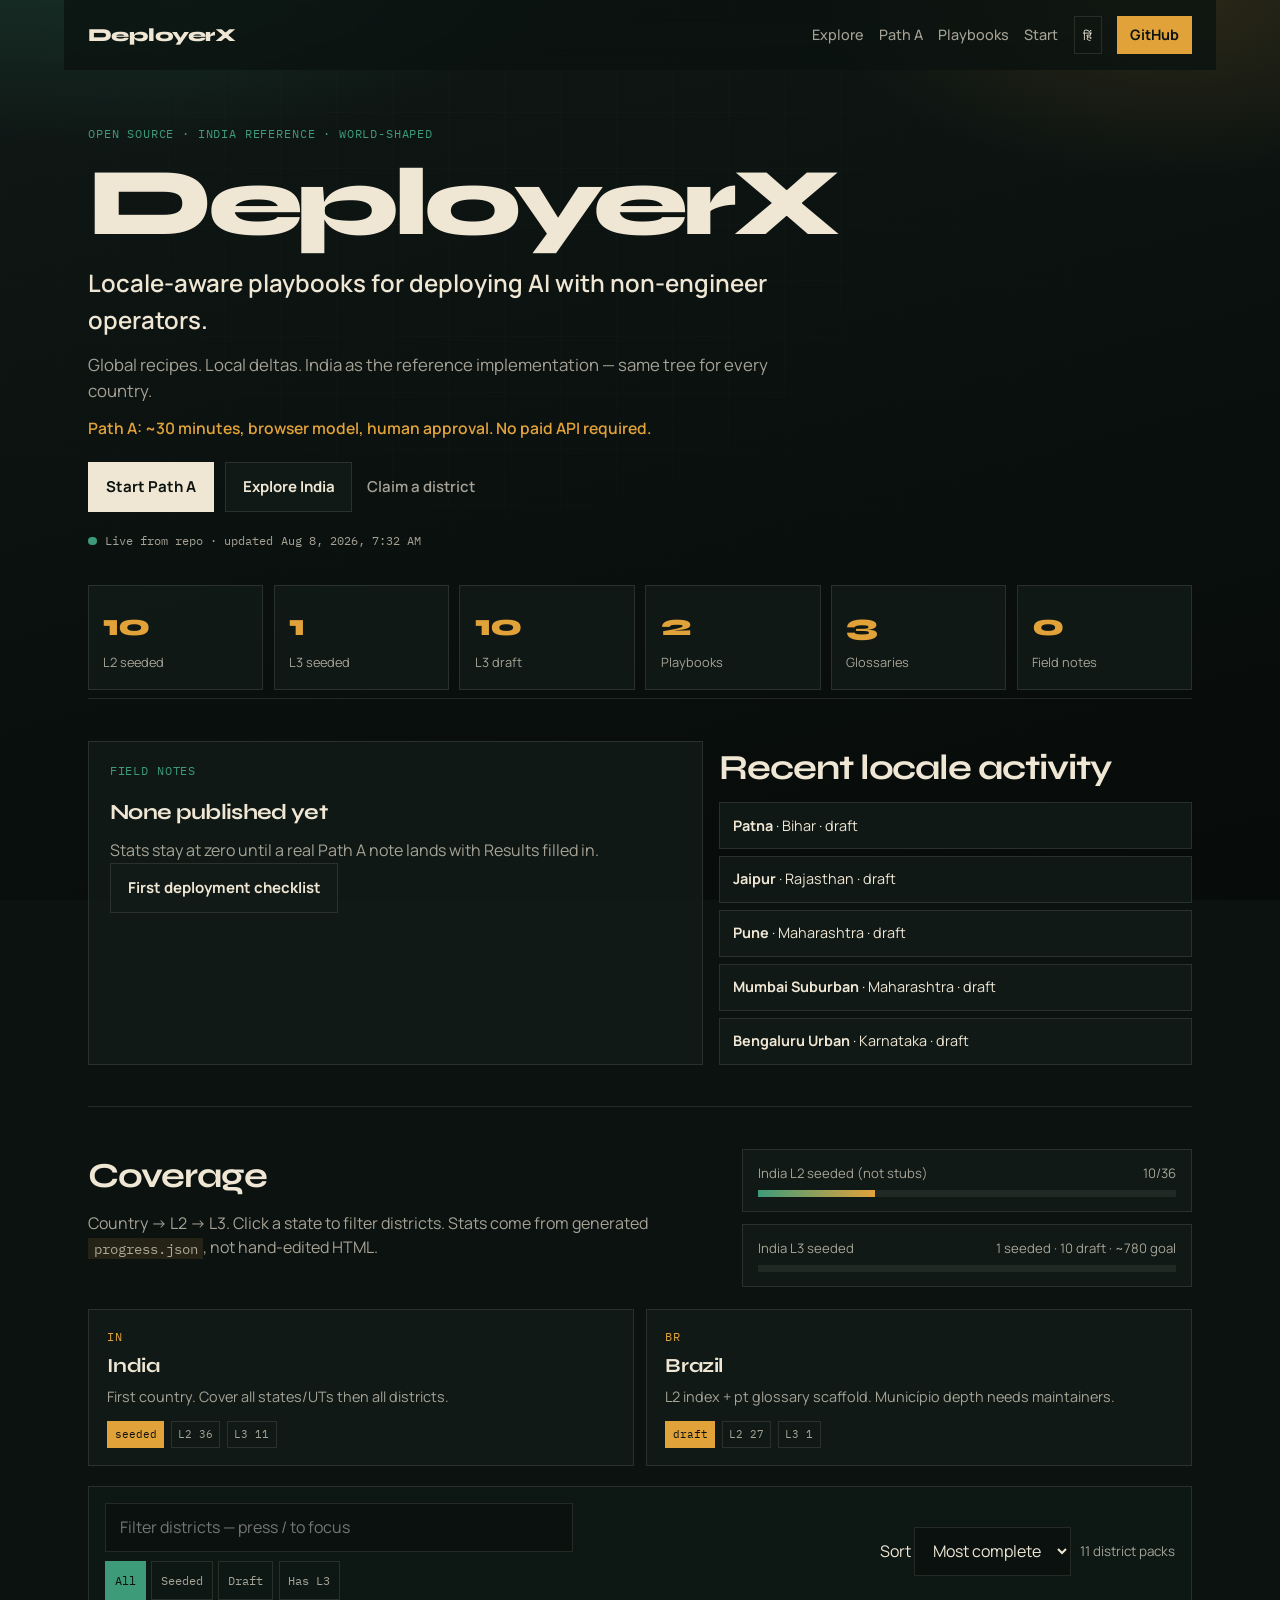
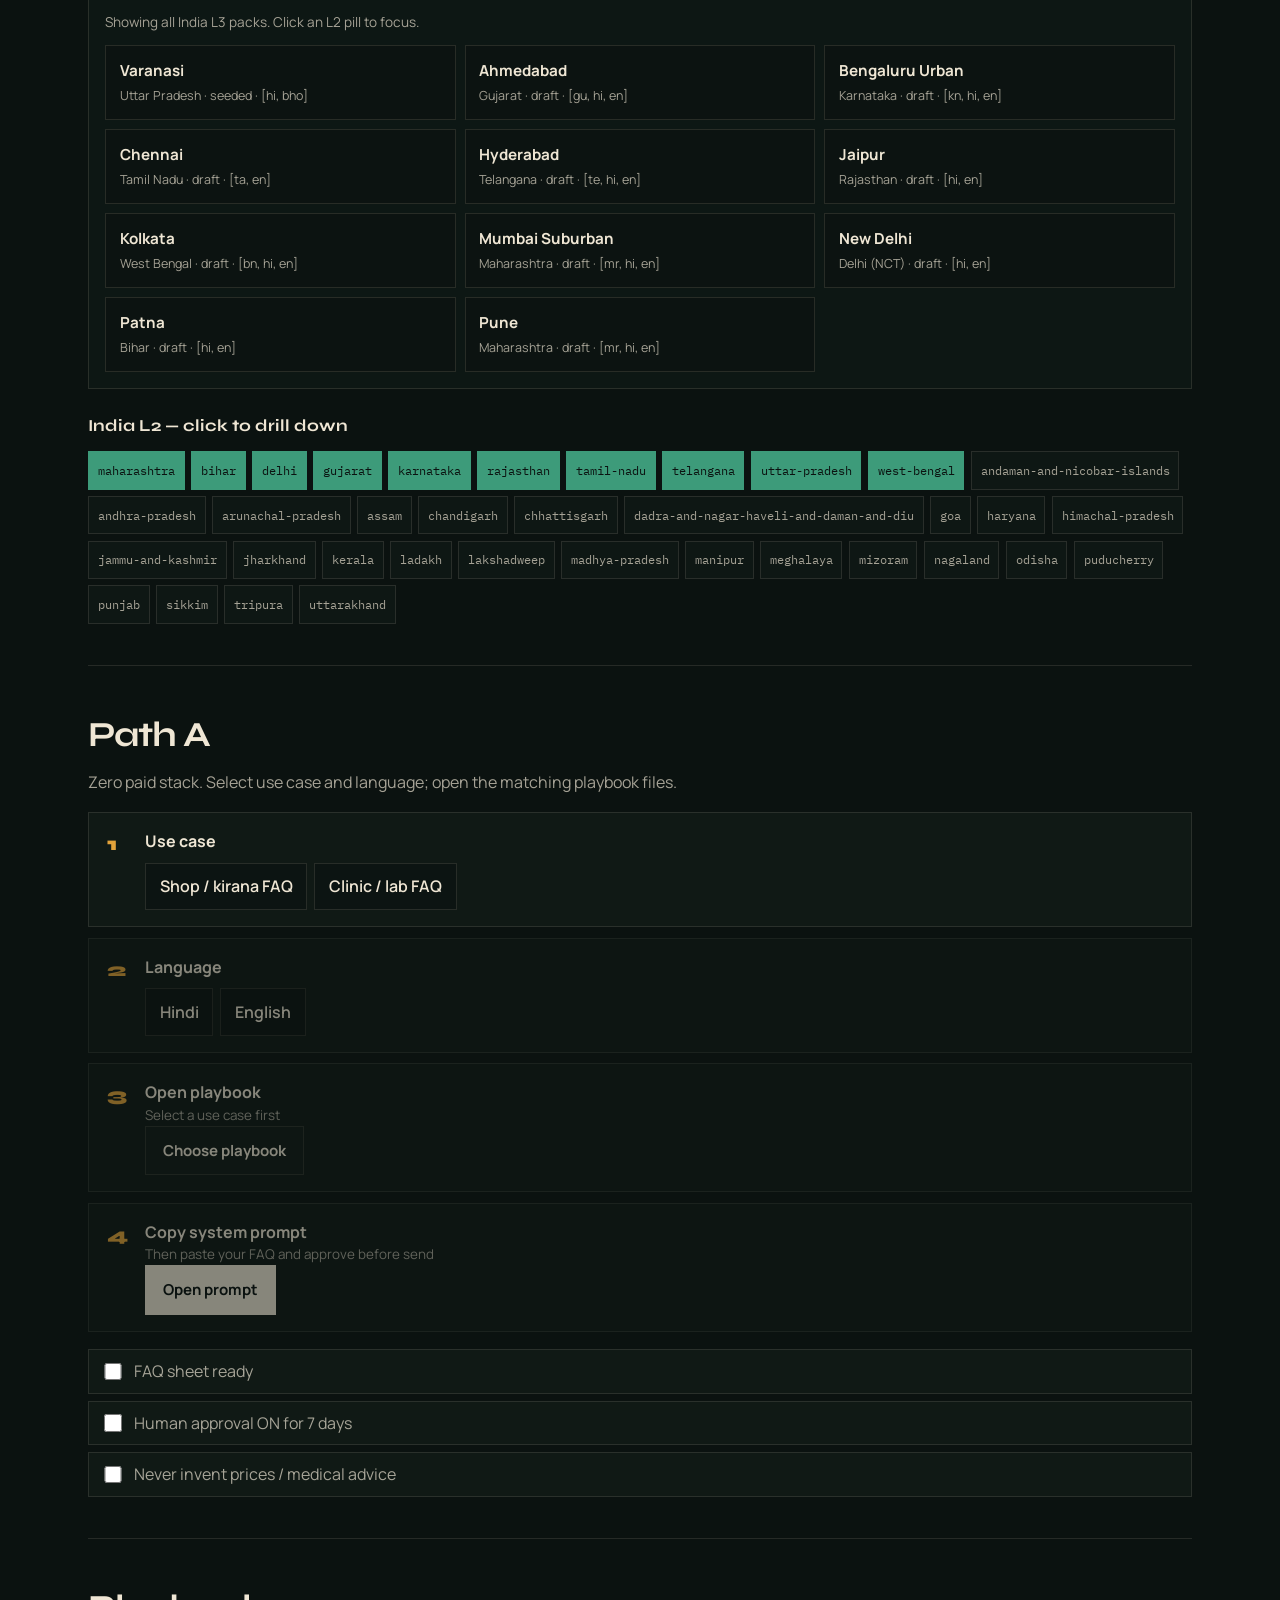
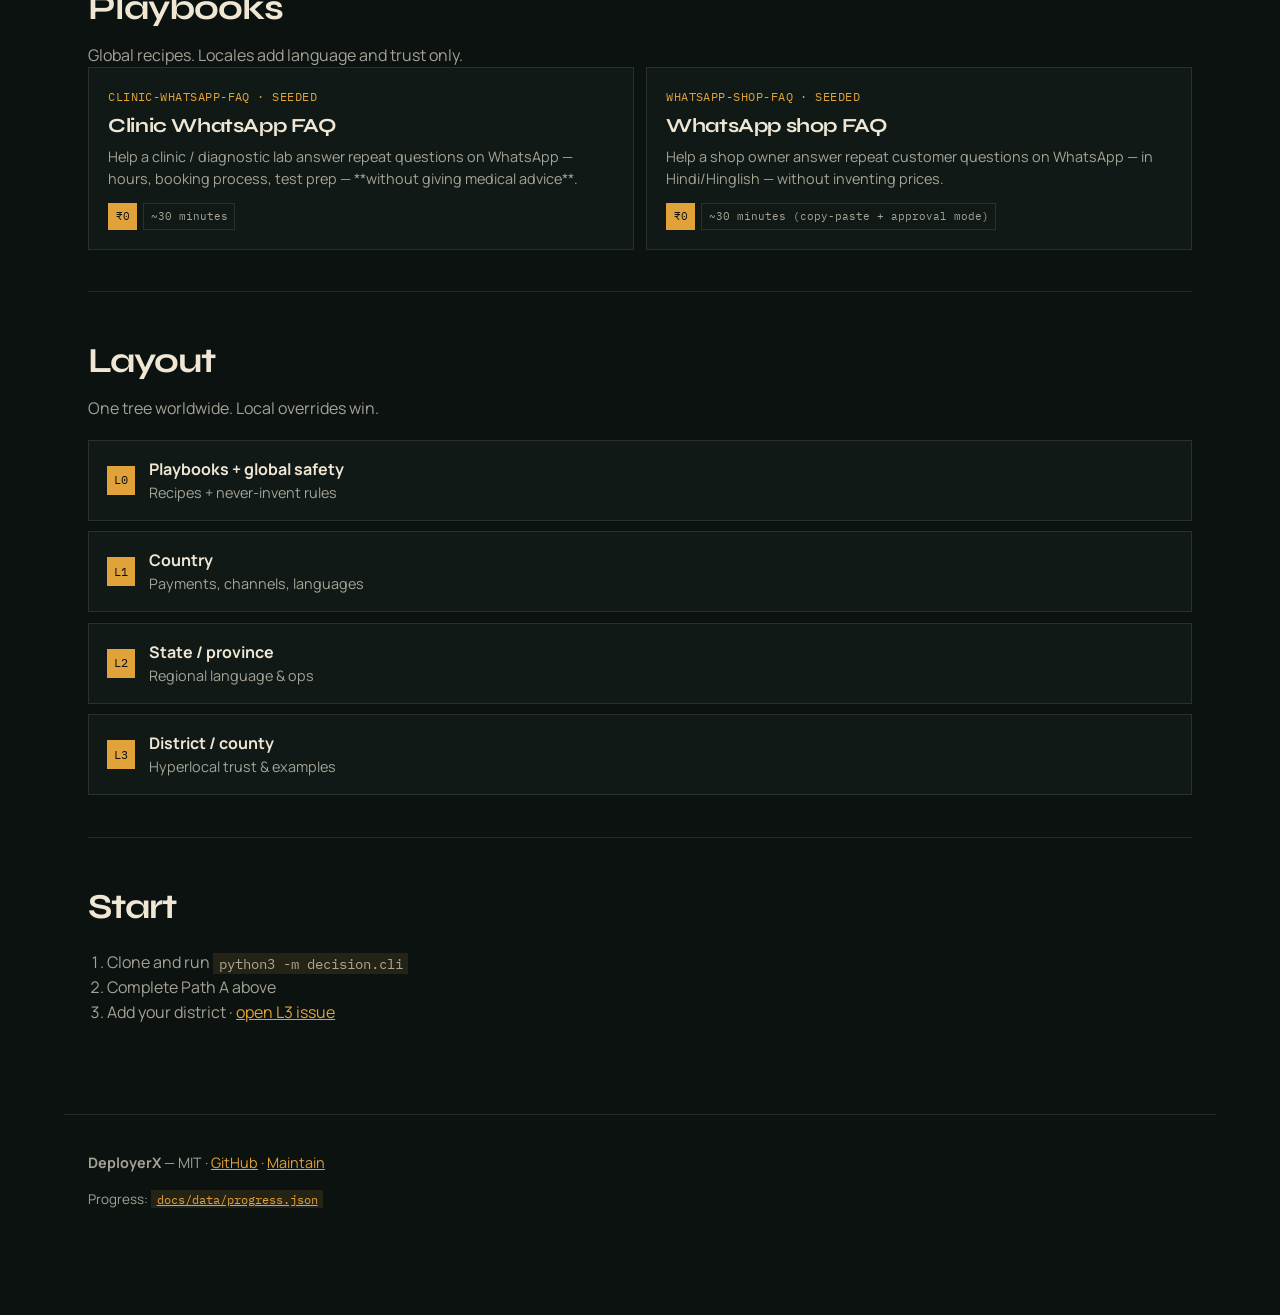
==== commit b1d70050: "Tighten architecture and make coverage metrics honest. Replace slogan-heavy docs with a product READ" ====
--- a/docs/index.html
+++ b/docs/index.html
@@ -3,10 +3,10 @@
   <head>
     <meta charset="utf-8" />
     <meta name="viewport" content="width=device-width, initial-scale=1" />
-    <title>DeployerX — Forward-deployed AI for the rest of the world</title>
+    <title>DeployerX — locale-aware AI deployment kits</title>
     <meta
       name="description"
-      content="Decisioning + playbooks + locale packs to e/acc. Explore live India→world coverage. Path A starts at ₹0."
+      content="Global playbooks + country→L2→L3 locale packs. Path A starts at zero cost. India reference implementation."
     />
     <meta name="theme-color" content="#0b1210" />
     <link rel="icon" href="./favicon.svg" type="image/svg+xml" />
@@ -15,7 +15,7 @@
     <meta property="og:title" content="DeployerX" />
     <meta
       property="og:description"
-      content="Forward-deployed AI for the rest of the world — decisioning + playbooks + locale packs to e/acc."
+      content="Locale-aware playbooks for deploying AI with non-engineer operators."
     />
     <meta property="og:url" content="https://anshul9t6.github.io/DeployerX/" />
     <meta
@@ -26,7 +26,7 @@
     <meta name="twitter:title" content="DeployerX" />
     <meta
       name="twitter:description"
-      content="Forward-deployed AI for the rest of the world. India first, then Earth."
+      content="Global playbooks + locale packs. India reference. Path A needs no paid API."
     />
     <meta
       name="twitter:image"
@@ -63,7 +63,7 @@
 
     <main id="main">
       <section class="hero">
-        <p class="eyebrow">Open source field kit · India first · then Earth</p>
+        <p class="eyebrow">Open source · India reference · world-shaped</p>
         <h1>DeployerX</h1>
         <p class="mission" id="mission">Loading mission…</p>
         <p class="lede" id="lede">Loading…</p>
@@ -114,10 +114,10 @@
       <section id="explore" class="band">
         <div class="band-head">
           <div>
-            <h2>Coverage atlas</h2>
+            <h2>Coverage</h2>
             <p class="section-lede">
-              Click a state to drill into its districts. Filter and sort without leaving
-              the page — then open GitHub to contribute.
+              Country → L2 → L3. Click a state to filter districts. Stats come from
+              generated <code>progress.json</code>, not hand-edited HTML.
             </p>
           </div>
           <div class="progress-stack" id="india-progress"></div>
@@ -172,9 +172,9 @@
       </section>
 
       <section id="path-a" class="band">
-        <h2>Path A — interactive Monday flow</h2>
+        <h2>Path A</h2>
         <p class="section-lede">
-          No paid stack. Pick options below; we’ll deep-link the right playbook and prompt.
+          Zero paid stack. Select use case and language; open the matching playbook files.
         </p>
         <div class="path-flow" id="path-flow">
           <div class="path-step active" data-step="0">
@@ -222,16 +222,16 @@
       </section>
 
       <section id="playbooks" class="band">
-        <h2>Global playbooks</h2>
+        <h2>Playbooks</h2>
         <p class="section-lede">
-          Ship once. Locales only add language and trust deltas.
+          Global recipes. Locales add language and trust only.
         </p>
         <div class="playbook-grid" id="playbook-grid"></div>
       </section>
 
       <section id="how" class="band">
-        <h2>How the system scales</h2>
-        <p class="section-lede">Common ships once. Local development lands as deltas.</p>
+        <h2>Layout</h2>
+        <p class="section-lede">One tree worldwide. Local overrides win.</p>
         <ol class="cascade">
           <li>
             <span class="tag">L0</span>
@@ -257,7 +257,7 @@
       </section>
 
       <section id="start" class="band">
-        <h2>Start this week — ₹0</h2>
+        <h2>Start</h2>
         <ol class="steps">
           <li>Clone and run <code>python3 -m decision.cli</code></li>
           <li>Complete Path A above</li>
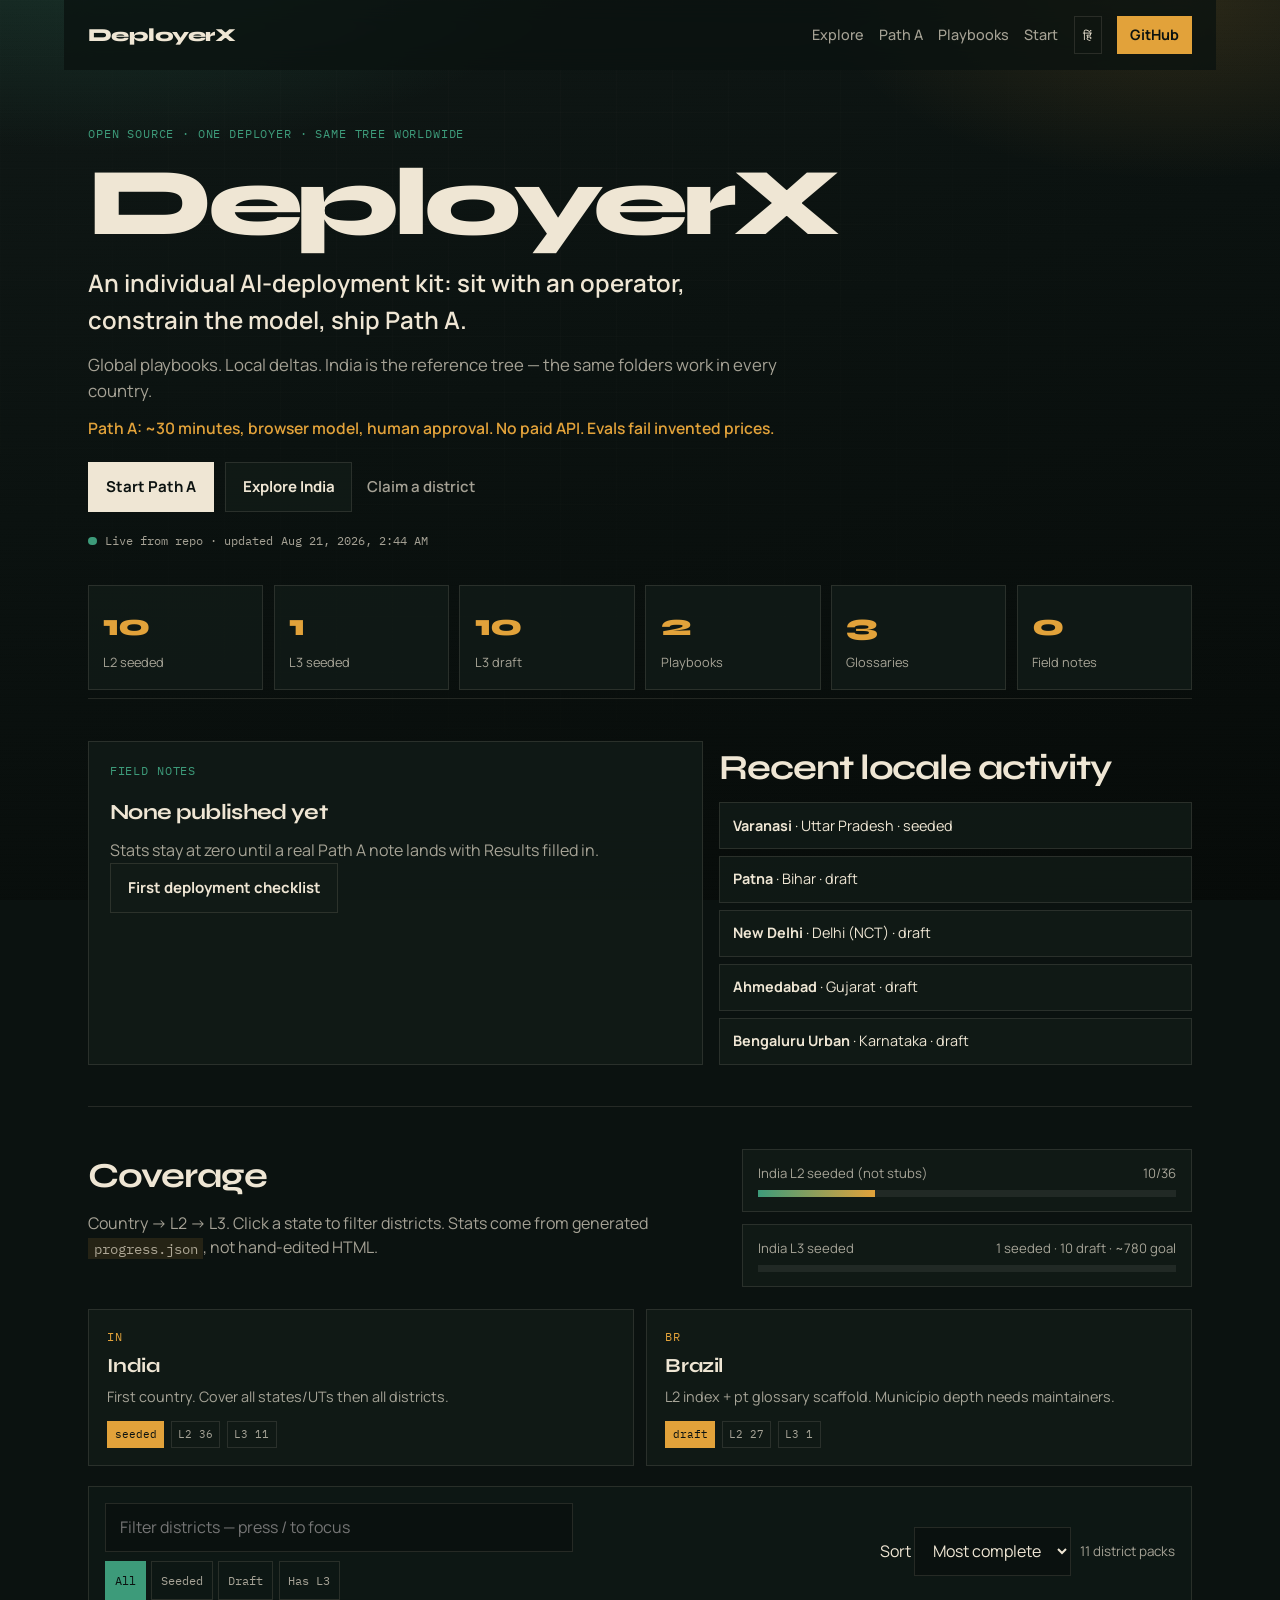
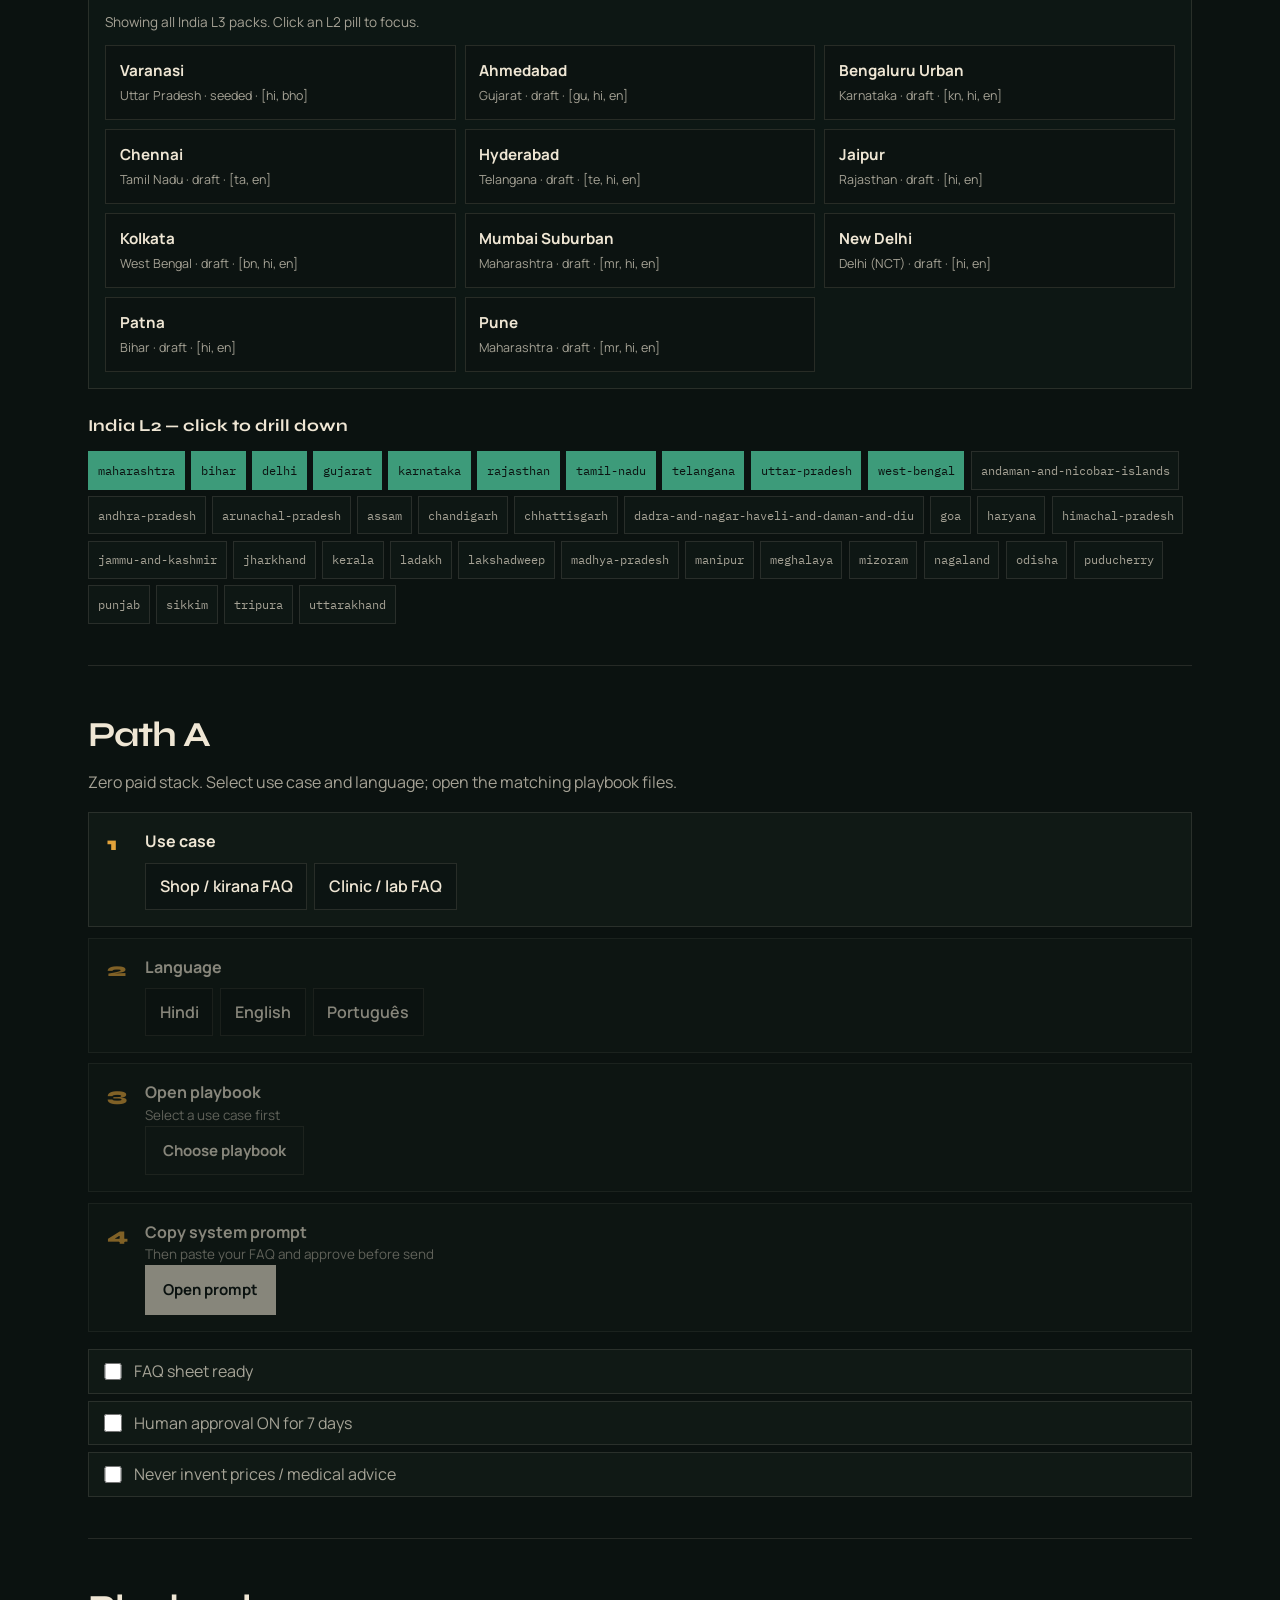
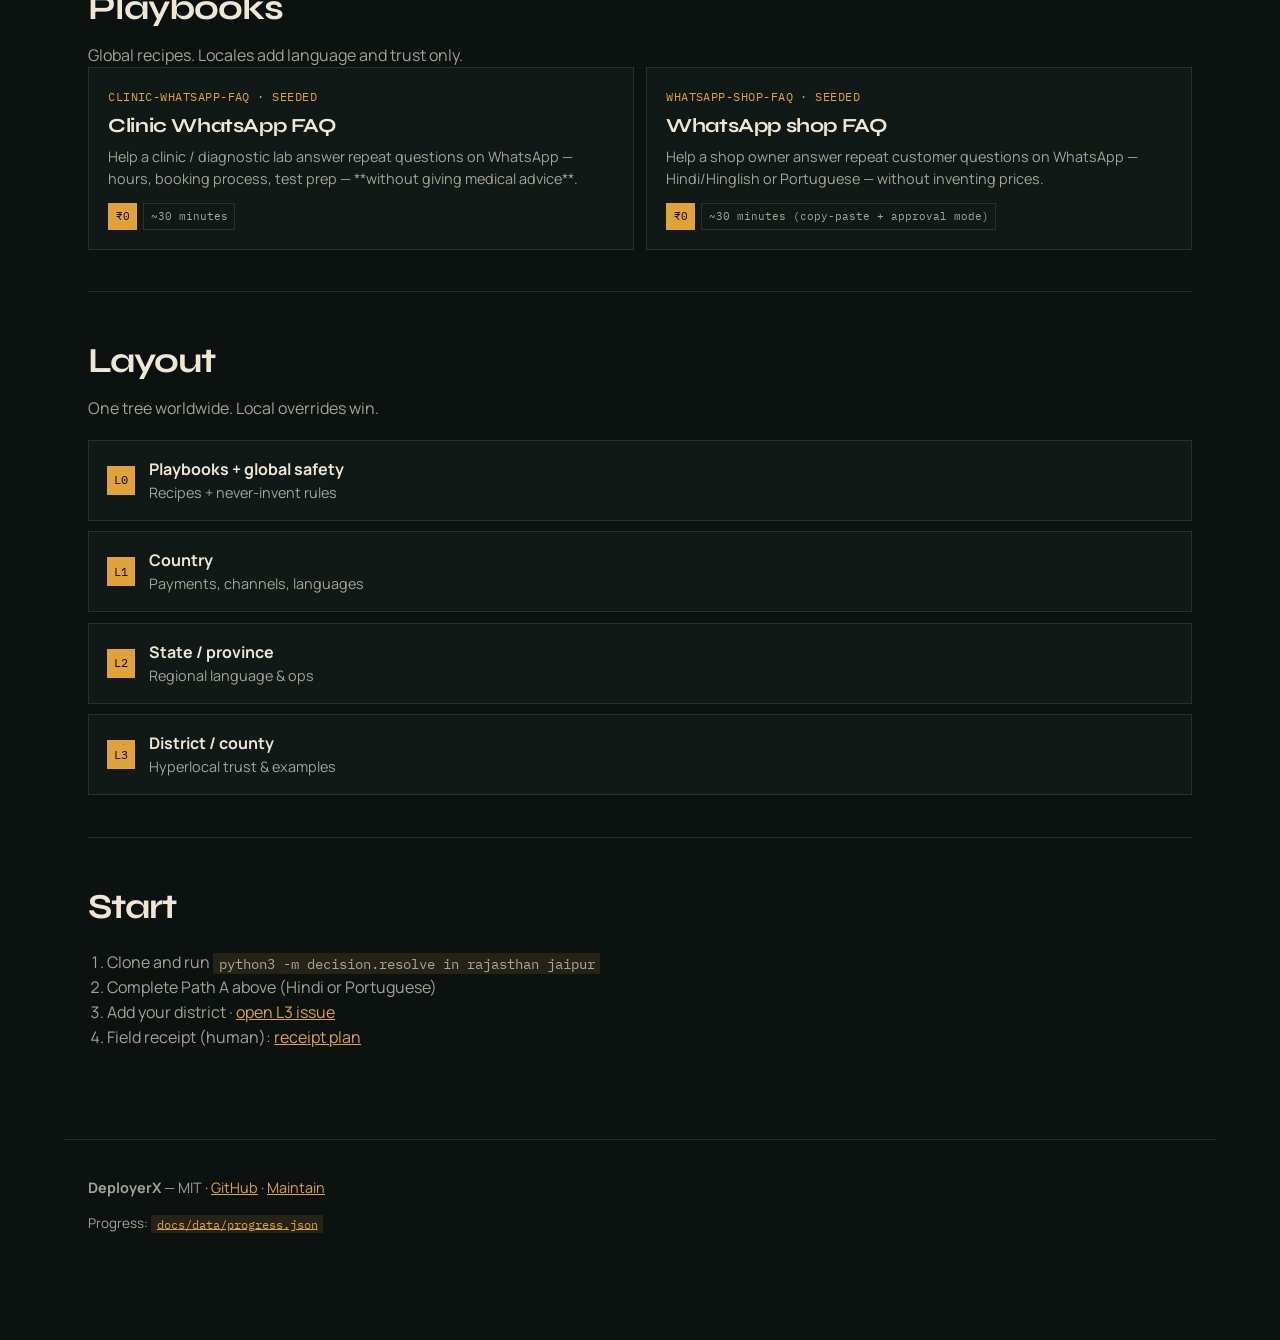
==== commit f7fde3c4: "Align the public atlas and add a checkable field-receipt plan Pages Path A now includes Portuguese. " ====
--- a/docs/index.html
+++ b/docs/index.html
@@ -3,19 +3,19 @@
   <head>
     <meta charset="utf-8" />
     <meta name="viewport" content="width=device-width, initial-scale=1" />
-    <title>DeployerX — locale-aware AI deployment kits</title>
+    <title>DeployerX — individual AI deployment kit</title>
     <meta
       name="description"
-      content="Global playbooks + country→L2→L3 locale packs. Path A starts at zero cost. India reference implementation."
+      content="One person deploys WhatsApp FAQ assistants with real operators. Same playbooks worldwide. Evals fail invented prices. Path A needs no paid API."
     />
     <meta name="theme-color" content="#0b1210" />
     <link rel="icon" href="./favicon.svg" type="image/svg+xml" />
     <link rel="apple-touch-icon" href="./favicon.svg" />
     <meta property="og:type" content="website" />
-    <meta property="og:title" content="DeployerX" />
+    <meta property="og:title" content="DeployerX — individual AI deployment kit" />
     <meta
       property="og:description"
-      content="Locale-aware playbooks for deploying AI with non-engineer operators."
+      content="Same playbooks worldwide. Evals fail invented prices. India is the reference tree, not the ceiling."
     />
     <meta property="og:url" content="https://anshul9t6.github.io/DeployerX/" />
     <meta
@@ -23,10 +23,10 @@
       content="https://anshul9t6.github.io/DeployerX/assets/og.jpg"
     />
     <meta name="twitter:card" content="summary_large_image" />
-    <meta name="twitter:title" content="DeployerX" />
+    <meta name="twitter:title" content="DeployerX — individual AI deployment kit" />
     <meta
       name="twitter:description"
-      content="Global playbooks + locale packs. India reference. Path A needs no paid API."
+      content="One person. Real operators. Same playbooks worldwide. Evals fail invented prices."
     />
     <meta
       name="twitter:image"
@@ -63,7 +63,7 @@
 
     <main id="main">
       <section class="hero">
-        <p class="eyebrow">Open source · India reference · world-shaped</p>
+        <p class="eyebrow">Open source · one deployer · same tree worldwide</p>
         <h1>DeployerX</h1>
         <p class="mission" id="mission">Loading mission…</p>
         <p class="lede" id="lede">Loading…</p>
@@ -194,6 +194,7 @@
               <div class="choice-row" id="choice-lang">
                 <button type="button" class="choice" data-lang="hi">Hindi</button>
                 <button type="button" class="choice" data-lang="en">English</button>
+                <button type="button" class="choice" data-lang="pt">Português</button>
               </div>
             </div>
           </div>
@@ -259,11 +260,16 @@
       <section id="start" class="band">
         <h2>Start</h2>
         <ol class="steps">
-          <li>Clone and run <code>python3 -m decision.cli</code></li>
-          <li>Complete Path A above</li>
+          <li>Clone and run <code>python3 -m decision.resolve in rajasthan jaipur</code></li>
+          <li>Complete Path A above (Hindi or Portuguese)</li>
           <li>Add your district ·
             <a id="issue-l3" href="https://github.com/Anshul9t6/DeployerX/issues/new?template=l3_pack.yml"
               >open L3 issue</a
+            >
+          </li>
+          <li>Field receipt (human):
+            <a id="receipt-link" href="https://github.com/Anshul9t6/DeployerX/blob/main/guides/receipt-plan.md"
+              >receipt plan</a
             >
           </li>
         </ol>
